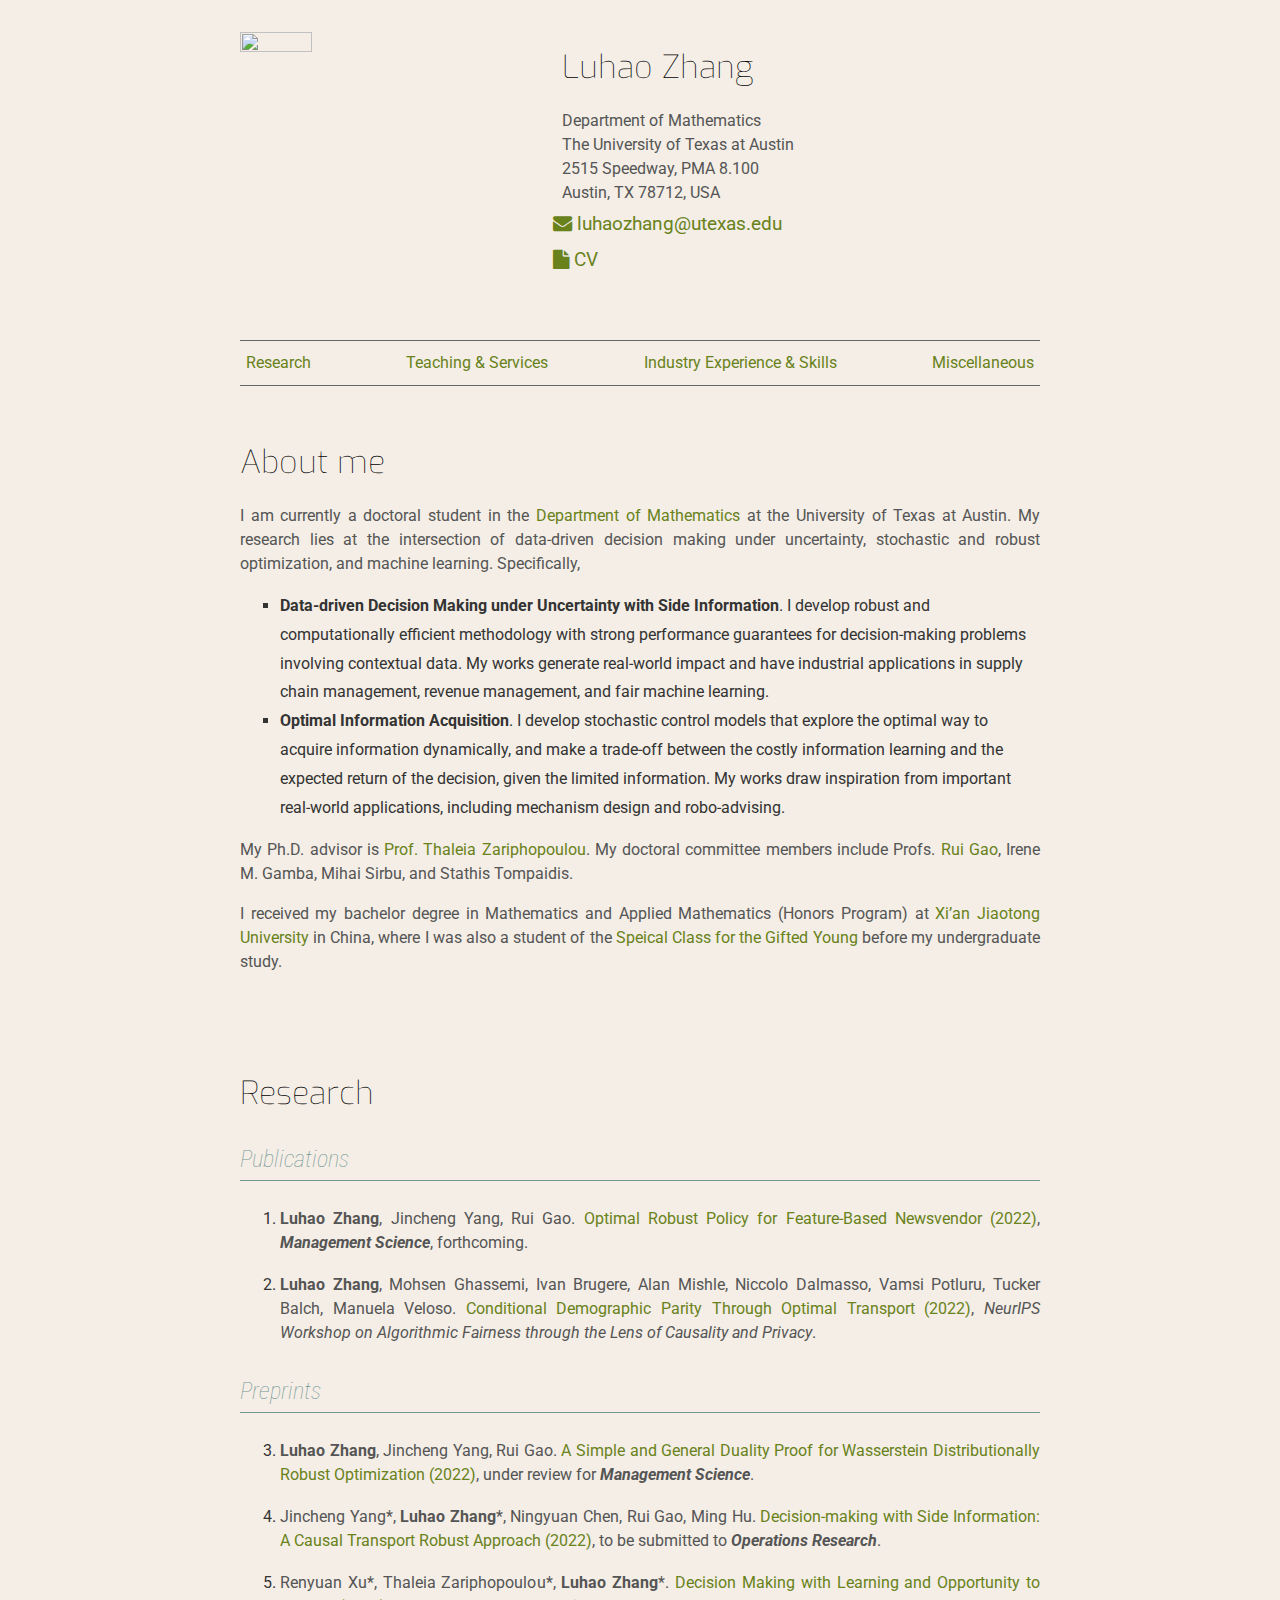
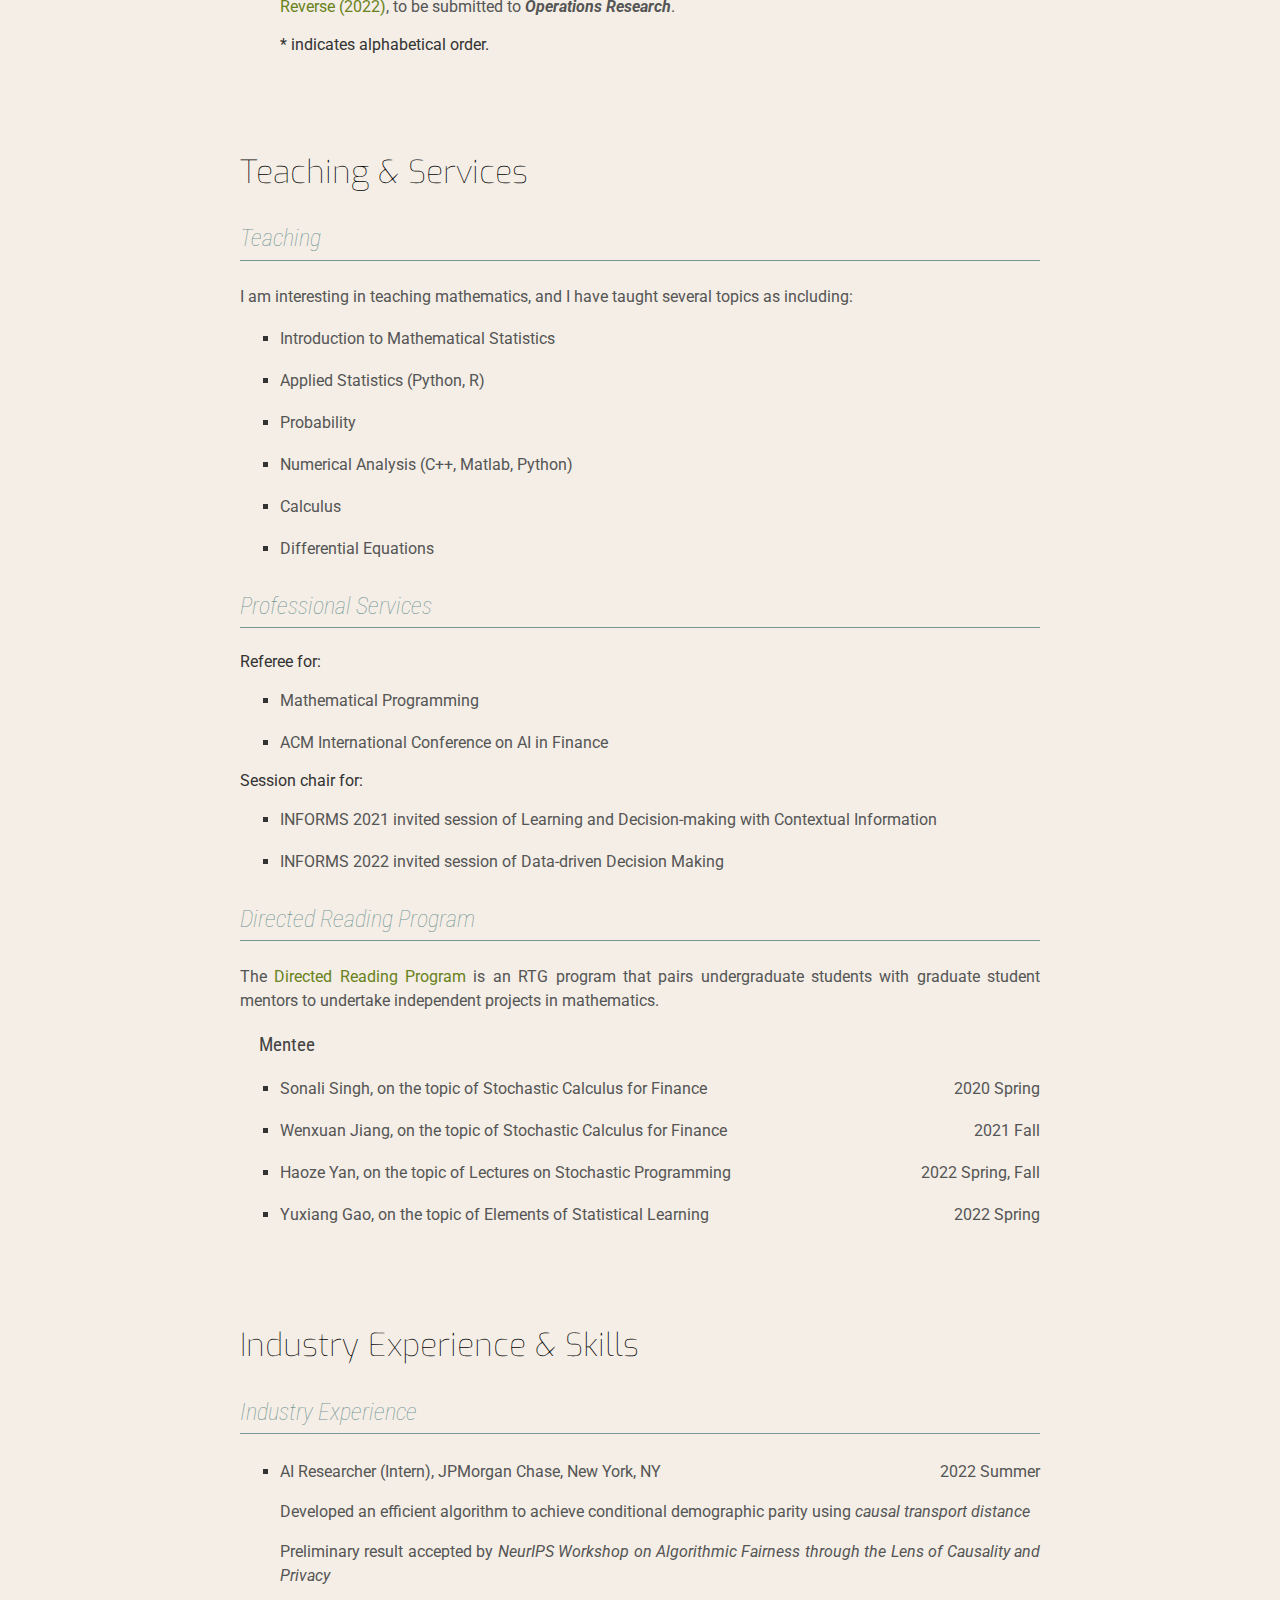
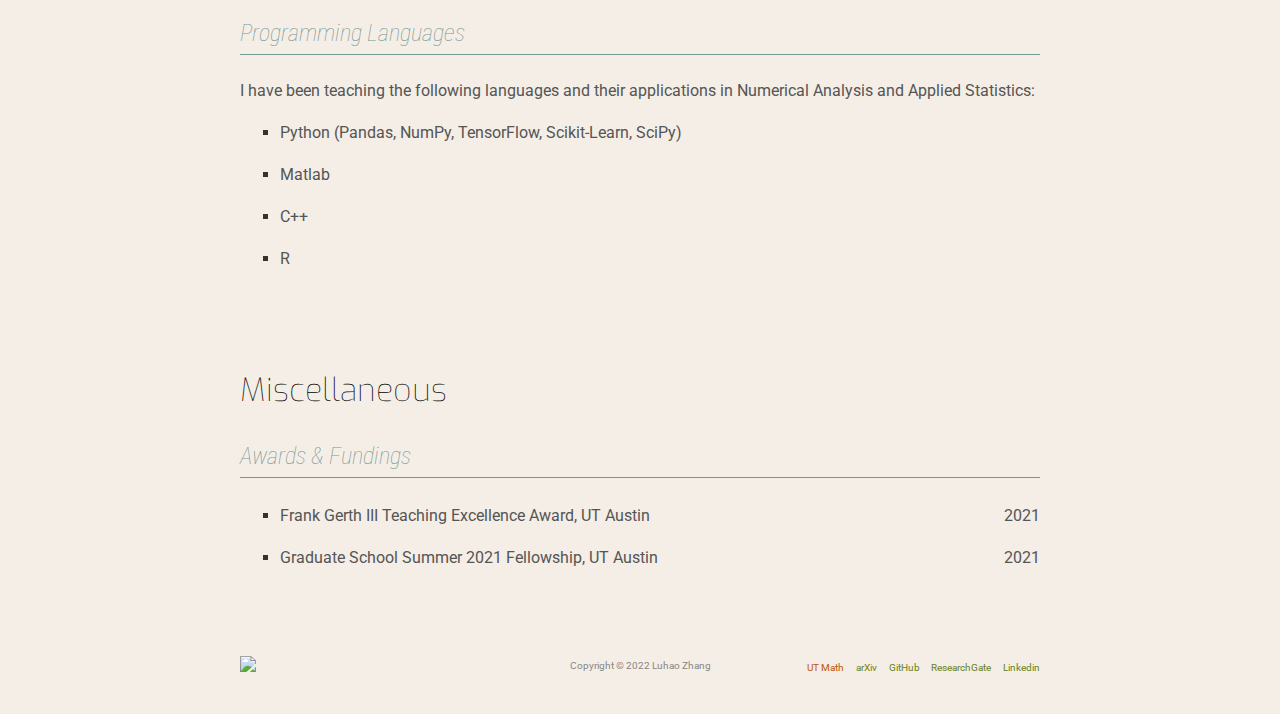
==== index.html @ a84375f2 "mis" ====
<!DOCTYPE html>
<html>
	<head>
		<title></title>
		<meta http-equiv="Content-Type" content="text/html; charset=UTF-8">
		<meta name="viewport" content="width=device-width, initial-scale=0.8">
		<!-- link to main stylesheet -->
		<link rel="stylesheet" type="text/css" href="grid.css">
        <link href=
                "https://maxcdn.bootstrapcdn.com/font-awesome/4.4.0/css/font-awesome.min.css"
                rel="stylesheet"><!-- LinearIcons Icon Font -->
		<!-- link to fonts -->
		<link href="https://fonts.googleapis.com/css?family=Barlow+Semi+Condensed:100i,200i,400|Cinzel|Playfair+Display:400,400i|Exo:300,600|Roboto:400|Roboto+Condensed:300|Dancing+Script:400|PT+Serif:400,400i|Palanquin+Dark:400|Noto+Serif:400,400i" rel="stylesheet">
	</head>

	<body>
<!--        <section class="section-image">-->
<!--            <div class="img-overlay"></div>-->
<!--                -->
<!--        </section>-->
        
        <div class='content' style='display:flex'>
            <img src = "image/self_3.jpg" style = "width: 30%; height: 30%"/>
            <div>
                <div class="intro">
                    <div class="row">
                        <div class="col-md-12">

                            <h1>Luhao Zhang</h1>


                            <!-- <p class="intro-desc"><span>Mathematics Ph.D. Candidate in UT Austin</span></p> -->
                                                
                            <p class="lead">
                            Department of Mathematics
                            <br>
                            The University of Texas at Austin
                            <br>
                            2515 Speedway, PMA 8.100
                            <br>
                            Austin, TX 78712, USA
                            </p>
                                               
                        </div>
                        <!-- /col-md-12 -->
                    </div>


                    <div class="row">
                        <div class="col-md-8 col-md-offset-2">
                            <div class="social">
                                <a href="mailto:luhaozhang@utexas.edu" target=
                                    "_blank"><i class="fa fa-envelope fa-3x"> <span>luhaozhang@utexas.edu</span></i></a>
                            </div><!-- /social -->
                            <div class="social">
<!--                                <a href=-->
<!--                                "https://www.instagram.com/luhao.zhang.7" target=-->
<!--                                "_blank"><i class="fa fa-instagram fa-3x"></i></a>-->
<!--                                <a href="https://www.facebook.com/luhao.zhang.7"-->
<!--                                target="_blank"><i class=-->
<!--                                "fa fa-facebook fa-3x"></i></a>-->
<!--                                <a href=-->
<!--                                "https://www.github.com/kissy19" target=-->
<!--                                "_blank"><i class="fa fa-github fa-3x"> https://www.github.com/kissy19</i></a>-->
                            </div>
                            <!-- /social -->
                            
<!--                            <div class="social">-->
<!--                                <a href="mailto:luhaozhang@math.utexas.edu" target=-->
<!--                                    "_blank"><i class="fa fa-folder fa-3x"> luhaozhang@math.utexas.edu</i></a>-->
<!--                            </div><!-- /social -->
                            
                            <div class="social">
                                <a href=
                                "cv.html" target=
                                "_blank"><i class="fa fa-file fa-3x"> <span>CV</span></i></a>
                            </div><!-- /social -->
                        </div><!-- /col-md-8 -->
                    </div><!-- /row -->
                    
                    
                    

                    <div class="bottom">
                        <a href="#about">
                        <div class="mouse-icon">
                            <div class="scroll">
                            </div>
                        </div></a>
                    </div>
                </div><!-- /intro -->
            </div>
        </div>

		<nav id="navbar">
			<div id="nav-container">
                <div style='
                    border-top: 1px solid #666;
                    border-bottom: 1px solid #666'>
<!--                    <div class = "dropdown-block" id = "academic-dropdown-block">-->
<!--                        <a href="/users/jcyang/academic" id="academic">Academic &#9662;</a>-->
<!--        -->
<!--                        <div class= "dropdown" id="academic-dropdown">-->
<!--                            <a class = "dropdown-first" href="/users/jcyang/academic#publications">Publications</a>-->
<!--                            <a href="/users/jcyang/academic#talks">Talks</a>-->
<!--                            <a href="/users/jcyang/academic#blog">Blog</a>-->
<!--                            <a class = "dropdown-last" href="/users/jcyang/academic#conferences">Conferences</a>-->
<!--                        </div>-->
<!--                    </div>-->
<!---->
<!--                    <a href="https://github.com/teddyyjc/curriculum-vitae/raw/master/main.pdf" id="cv">Curriculum Vitae</a>-->

                    <a href="#Research">Research</a>
                    
                    <a href="#Teaching&working">Teaching & Services</a>
                    
                    <a href="#Skills">Industry Experience & Skills</a>
                    
                    <a href="#Miscellaneous">Miscellaneous</a>

<!--                    <a href="/users/jcyang/music" id="music">Music</a>-->
<!---->
<!--                    <div class = "dropdown-block" id = "menu-dropdown-block">-->
<!--                        <a href="#" id="menu">Menu &#9662;</a>-->
<!--        -->
<!--                        <div class= "dropdown" id="menu-dropdown">-->
<!--                            <a class = "dropdown-first" href="/users/jcyang/academic">Academic</a>-->
<!--                            <a href="https://github.com/teddyyjc/curriculum-vitae/raw/master/main.pdf">Curriculum Vitae</a>-->
<!--                            <a href="/users/jcyang/academic#publications">Publications</a>-->
<!--                            <a href="/users/jcyang/teach">Teaching</a>-->
<!--                            <a href="/users/jcyang/music">Music</a>-->
<!--                        </div>-->
<!--                    </div>-->
                </div>
			</div>
		</nav>

		<div class="content">

  <h1 id="about-me">About me</h1>

  <p>I am currently a doctoral student in the <a href="https://www.ma.utexas.edu">Department of Mathematics</a> at the University of Texas at Austin. My research lies at the intersection of data-driven decision making under uncertainty, stochastic and robust optimization, and machine learning. Specifically, 
    <ul>
      <li><b>Data-driven Decision Making under Uncertainty with Side Information</b>. I develop robust and computationally efficient methodology with strong performance guarantees for decision-making problems involving contextual data. My works generate real-world impact and have industrial applications in supply chain management, revenue management, and fair machine learning. </li>
      <li><b>Optimal Information Acquisition</b>. I develop stochastic control models that explore the optimal way to acquire information dynamically, and make a trade-off between the costly information learning and the expected return of the decision, given the limited information. My works draw inspiration from important real-world applications, including mechanism design and robo-advising. </li>
      <!-- <li><b>Data-driven decision making under uncertainty</b>. In particular, I develop robust and computationally efficient methodology with strong performance guarantees for learning and decision-making problems involving contextual/observational data, arising in the area of machine learning, risk management and revenue management.</li> -->
    </ul>
  </p>
  
<!--  <p>My main research studies financial mathematics, stochastic optimization and data-driven decision making under uncertainty. In particular, I develop robust and computationally efficient methodology with strong performance guarantees for learning and decision-making problems involving contextual/observational data, arising in the area of machine learning, risk management and revenue management.</p>-->
<p>My Ph.D. advisor is <a href="https://web.ma.utexas.edu/users/zariphop/index.shtml">Prof. Thaleia Zariphopoulou</a>. My doctoral committee members include Profs. <a href="https://web.ma.utexas.edu/users/zariphop/index.shtml">Rui Gao</a>, Irene M. Gamba, Mihai Sirbu, and Stathis Tompaidis.</p>
  <p>I received my bachelor degree in <span>Mathematics and Applied Mathematics (Honors Program)</span> at <a href="http://en.xjtu.edu.cn">Xi’an Jiaotong University</a> in China, where I was also a student of the <a href="https://en.wikipedia.org/wiki/Special_Class_for_the_Gifted_Young#Xi'an_Jiaotong_University">Speical Class for the Gifted Young</a> before my undergraduate study.</p>

</div>

<div class="content" id="Research">

  <h1 id="research">Research</h1>
  <h3 id="publications">Publications</h3>
  <ol>
    <li>
      <p><strong>Luhao Zhang</strong>, Jincheng Yang, Rui Gao. <a href="https://optimization-online.org/2021/12/8749/">Optimal Robust Policy for Feature-Based Newsvendor
        (2022)</a>,  <strong><i>Management Science</i></strong>, forthcoming.</p>
    </li>
    <li>
      <p><strong>Luhao Zhang</strong>, Mohsen Ghassemi, Ivan Brugere, Alan Mishle, Niccolo Dalmasso, Vamsi Potluru, Tucker Balch, Manuela Veloso. <a href="#">Conditional Demographic Parity Through Optimal Transport (2022)</a>, <i>NeurIPS Workshop on Algorithmic Fairness through the Lens of Causality and Privacy</i>.</p>
    </li>
  </ol>

  <h3 id="preprints">Preprints</h3>
  <ol start="3">
    <!-- <li>
      <p><strong>Luhao Zhang</strong>, Jincheng Yang, Rui Gao. <a href="https://optimization-online.org/2021/12/8749/">Optimal Policies for Robust Big Data Newsvendor
        (2021)</a>,  under minor revision for <i>Management Science</i>.</p>
    </li> -->
    <li>
      <p><strong>Luhao Zhang</strong>, Jincheng Yang, Rui Gao. <a href="https://arxiv.org/abs/2205.00362">A Simple and General Duality Proof for Wasserstein Distributionally Robust Optimization (2022)</a>, under review for <strong><i>Management Science</i></strong>. </p>
    </li>
    <li>
      <p>Jincheng Yang*, <strong>Luhao Zhang</strong>*, Ningyuan Chen, Rui Gao, Ming Hu. <a href="https://optimization-online.org/2022/10/decision-making-with-side-information-a-causal-transport-robust-approach/">Decision-making with Side Information: A Causal Transport Robust Approach (2022)</a>, to be submitted to <strong><i>Operations Research</i></strong>.</p>
    </li>
    <li>
      <p>Renyuan Xu*, Thaleia Zariphopoulou*, <strong>Luhao Zhang</strong>*. <a href="#">Decision Making with Learning and Opportunity to Reverse (2022)</a>, to be submitted to <strong><i>Operations Research</i></strong>.</p>
    </li>
    * indicates alphabetical order.
  </ol>

  <!-- <h3 id="talks">Invited Talks</h1>
      <ul>
      <li>
          <p> Robust Optimization Webinar <span style="float: right">May 20, 2021</span></p>
      </li>
      <li>
          <p> The Thirteenth International Conference of the Chinese Scholars Association for Management Science and Engineering (CSAMSE), Shanghai Jiaotong University <span style="float: right">July 31, 2021</span> </p>
      </li>
      </ul>
      <h3 id="conferences">Conferences & Workshops Attended</h1>
          <ul>
          <li>
              <p> Decision Making in Health and Medical Care, IMSI<span style="float: right">May 17-21, 2021</span></p>
          </li>
          <li>
              <p> SIAM Conference on Financial Mathematics and Engineering (FM21) <span style="float: right">June 1-4, 2021</span> </p>
          </li>
          <li>
              <p> SIAM Conference on Control and Its Applications (CT21) <span style="float: right">July 19-21, 2021</span> </p>
          </li>
          <li>
              <p> SIAM Annual Meeting (AN21) <span style="float: right">July 19-23, 2021</span> </p>
          </li>
          <li>
              <p> SIAM Conference on Optimization (OP21) <span style="float: right">July 20-23, 2021</span> </p>
          </li>
          </ul> -->
</div>

<div class="content" id="Teaching&working">
    <h1 id="teaching&working">Teaching & Services</h1>
    <h3 id="teaching">Teaching</h1>

    <p>I am interesting in teaching mathematics, and I have taught several topics as including:</p>

    <ul>
      <li>
        <p>Introduction to Mathematical Statistics</p>
    </li>
      <li>
          <p>Applied Statistics (Python, R)</p>
      </li>
      <li>
        <p>Probability</p>
      </li>
      <li>
        <p>Numerical Analysis (C++, Matlab, Python)</p>
      </li>
      <li>
        <p>Calculus</p>
      </li>
      <li>
        <p>Differential Equations</p>
      </li>
    </ul>

    

    <h3 id="talks">Professional Services</h1>
        Referee for:
    <ul>
        <li>
            <p> Mathematical Programming</p>
        </li>
        <li>
          <p>ACM International Conference on AI in Finance</p>
        </li>
    </ul>
    Session chair for:
    <ul>
        <li>
            <p> INFORMS 2021 invited session of Learning and Decision-making with Contextual Information</p>
        </li>
        <li>
          <p>INFORMS 2022 invited session of Data-driven Decision Making</p>
        </li>
    </ul>
    <!-- <h3 id="teaching-assistant">Teaching Assistant</h3>

    <h4 id="the-university-of-texas-at-austin">The University of Texas at Austin</h4>
    <ul>
        <li>
          <p>M358K Applied Statistics <span style="float: right">2021 Fall</span></p>
        </li>
      <li>
        <p>M408K Differential Calculus <span style="float: right">2021 Spring</span></p>
      </li>
      <li>
        <p>M362K Probability <span style="float: right">2020 Fall</span></p>
      </li>
      <li>
        <p>M F325K Discrete Mathematics   <span style="float: right">2020 Summer</span></p>
      </li>
      <li>
        <p>M427L Advanced Calculus for Applications II <span style="float: right">2020 Spring</span></p>
      </li>
      <li>
        <p>M348  Scientific Computation in Numerical Analysis <span style="float: right">2019 Spring, 2019 Fall</span></p>
      </li>
      <li>
        <p>M408D Sequences, Series, and Multivariable Calculus <span style="float: right">2018 Fall</span></p>
      </li>
    </ul> -->
    
    <h3 id="drp">Directed Reading Program</h3>
    <p>The <a href="https://web.ma.utexas.edu/users/drp/about.html">Directed Reading Program</a> is an RTG program that pairs undergraduate students with graduate student mentors to undertake independent projects in mathematics.</p>
    <h4 id="mentee">Mentee</h4>
    <ul>
      <li>
          <p>Sonali Singh, on the topic of Stochastic Calculus for Finance<span style="float: right">2020 Spring</span></p>
      </li>
      <li>
        <p>Wenxuan Jiang, on the topic of Stochastic Calculus for Finance<span style="float: right">2021 Fall</span></p>
    </li>
    <li>
      <p>Haoze Yan, on the topic of Lectures on Stochastic Programming<span style="float: right">2022 Spring, Fall</span></p>
    </li>
    <li>
      <p>Yuxiang Gao, on the topic of Elements of Statistical Learning<span style="float: right">2022 Spring</span></p>
    </li>
    </ul>
    
    
    

<!--  <h3 id="to-appear">To appear</h3>-->

</div>

<div class="content" id="Skills">

  <h1 id="skills">Industry Experience & Skills</h1>

  <h3 id="internships">Industry Experience</h1>
    <ul>
      <li>
        <p> AI Researcher (Intern), JPMorgan Chase, New York, NY <span style="float: right">2022 Summer</span></p>
        <p> Developed an efficient algorithm to achieve conditional demographic parity using <i>causal transport distance</i></p>
        <p> Preliminary result accepted by <i>NeurIPS Workshop on Algorithmic Fairness through the Lens of Causality and Privacy</i></p>
      </li>
      <!-- <li>
          <p>Private Equity Analyst (Intern)</p>
          <p>China International Capital Corporation (Henan), Zhengzhou, China, <span style="float: right">Dec. 2017 - Feb. 2018</span></p>
      </li> -->
    </ul>

  <h3 id="programming">Programming Languages</h3>
  <p>I have been teaching the following languages and their applications in Numerical Analysis and Applied Statistics:</p>
  <ul>
    <li>
        <p>Python (Pandas, NumPy, TensorFlow, Scikit-Learn, SciPy)</p>
    </li>
    <li>
      <p>Matlab</p>
    </li>
    <li>
      <p>C++</p>
    </li>
    <li>
      <p>R</p>
    </li>
  </ul>
  <!-- <h3 id="business">Business Skills</h3>
  <ul>
    <li>
        <p>Converting complex and ambiguous business problems into executable modeling problems</p>
    </li>
    <li>
      <p>Quickly learning new technologies and building up products</p>
    </li>
    <li>
      <p>Applying mathmatical tools into practical problems</p>
    </li>
  </ul> -->

</div>

<div class="content" id="Miscellaneous">

  <h1 id="miscellaneous">Miscellaneous</h1>
  <h3 id="award">Awards & Fundings</h3>
  <ul>
    <li>
        <p>Frank Gerth III Teaching Excellence Award, UT Austin <span style="float: right">2021</span></p>
    </li>
    <li>
      <p>Graduate School Summer 2021 Fellowship, UT Austin <span style="float: right">2021</span></p>
    </li>
  </ul>

</div>

	

		<footer>
			<div id="footer-container">
				<a href="https://www.utexas.edu"><img id="logo" src="https://www.utexas.edu/sites/all/themes/utexas/img/general/logo.svg"></a>
				
				<p id="copyright">Copyright &#169 2022 Luhao Zhang</p>

				<ul>
					<li id="utmath"><a href="https://www.ma.utexas.edu/">UT Math</a></li>
					<li><a href="http://arxiv.org/a/zhang_l_22">arXiv</a></li>
					<li><a href="https://github.com/Luhao-Zhang">GitHub</a></li>
					<li><a href="https://www.researchgate.net/profile/Luhao_Zhang2">ResearchGate</a></li>
                    <li><a href="https://www.linkedin.com/in/luhao-zhang-4a1673139/">Linkedin</a></li>
				</ul>
			</div>
		</footer>
        <script>
            // When the user scrolls the page, execute myFunction
            window.onscroll = function() {myFunction()};

            // Get the navbar
            var navbar = document.getElementById("navbar");

            // Get the offset position of the navbar
            var sticky = navbar.offsetTop;

            // Add the sticky class to the navbar when you reach its scroll position. Remove "sticky" when you leave the scroll position
            function myFunction() {
              if (window.pageYOffset >= sticky) {
                navbar.classList.add("sticky")
              } else {
                navbar.classList.remove("sticky");
              }
            }
        </script>
	</body>
</html>
---- grid.css ----
/* 01. Basic Styles
 * =================================================================== */
body {
    font-family: 'Roboto', 'Helvetica', 'Arial', 'Sans-Serif';
    margin: 0 auto;
    background-color: #f4eee6;
    color: #333;
/*    background-image: url("/users/jcyang/assets/images/background.jpg");*/
    background-position: center center;
    background-attachment: fixed;
    scroll-behavior: smooth;
}

a {
    text-decoration: none;
	transition: color 0.3s;
    color: #69821b;
}

a:hover {
    color: #35410e;
}

h1 {
    font-family: 'Exo', 'Roboto', sans-serif;
    font-size: 2em;
	font-weight: lighter;
    color: #000;
    margin-top: 0.55em;
}

h2 {
    font-family: 'Roboto', sans-serif;
    font-size: 2.5em;
	font-weight: normal;
    color: #333;
}

h3 {
    font-family: 'Roboto Condensed', sans-serif;
    font-style: italic;
    font-size: 1.5em;
	font-weight: lighter;
    color: #749696;
    border-bottom: solid;
    border-bottom-width: 1px;
    padding-top: 0.3em;
    padding-bottom: 0.3em;
}

h4 {
    font-family: 'Roboto Condensed', sans-serif;
    font-size: 1.2em;
	font-weight: 400;
    color: #444;
    margin: 1em;
}

h5 {
    font-family: 'Roboto Condensed', sans-serif;
    font-size: 1.2em;
	font-weight: lighter;
    color: #749696;
    border-bottom: solid;
    border-bottom-width: 1px;
    padding-bottom: 0.3em;
    margin: 1em;
    margin-bottom: 0.5em;
}

h6 {
    font-family: 'Exo', 'Palanquin Dark', sans-serif;
    font-size: 1.2em;
    font-style: normal;
    font-weight: 700;
    padding: 0;
    margin: 0;
    margin-bottom: 1em;
    letter-spacing: 1px;
    color: #555;
    text-transform: capitalize;
    font-variant: small-caps;
}

h6:after {
    content: ""; /* This is necessary for the pseudo element to work. */ 
    display: block; /* This will put the pseudo element on its own line. */
    margin: 0 auto 0 0; /* This will center the border. */
    width: 2em; /* Change this to whatever width you want. */
    padding-top: 0.1em; /* This creates some space between the element and the border. */
    border-bottom: 3px solid; /* This creates the border. Replace black with whatever color you want. */
}

p {
    font-size: 1.0em;
    line-height: 1.5em;
    color: #555;
    text-align: justify;
/*    margin-left: 2em*/
}

ul li, ol li {
    font-size: 1.0em;
    line-height: 1.8em;
}

ul li {
    list-style: square;
}

ul li ul li, ol li ol li{
    font-size: 0.8em;
    color: #666;
}

blockquote {
    border-left: solid 0.2em #888;
    padding-left: 1em;
    margin-left: 0;
    margin-right: 0;
    color: #749696;
}

blockquote p {
    font-family: 'PT Serif', 'sans-serif';
    color: #749696;
    font-size: 1em;
}

[theorem] ol li {
    font-family: 'PT Serif', 'Noto Serif';
    color: #749696;
}

input {
    text-align: right;
}

/* Header */

#myCanvas {
    width: 1000;
    height: 360;
    position: absolute;
    top: 0;
    left: 0;
    z-index: -1;
}

#mt {
	margin: 0;
	padding: auto;
    min-height: 20em;
    cursor: move;
}

#mt p {
    margin: 0px;
    color: aliceblue;
    text-align: center;

    cursor: move;
    -webkit-touch-callout: none; /* iOS Safari */
    -webkit-user-select: none; /* Safari */
     -khtml-user-select: none; /* Konqueror HTML */
       -moz-user-select: none; /* Old versions of Firefox */
        -ms-user-select: none; /* Internet Explorer/Edge */
            user-select: none; /* Non-prefixed version, currently
                                  supported by Chrome, Opera and Firefox */
}

#name {
    padding-top: 1.5em;
    font-family: 'Barlow Semi Condensed', sans-serif;
    font-weight: 100;
    font-style: italic;
	font-size: 4em;
    letter-spacing: 0.16em;
}

#institute {
    padding-top: 1em;
    padding-bottom: 4em;
    font-family: 'Cinzel', serif;
    font-size: 1.0em;
    letter-spacing: 0.16em;
}

/* Navigation */

nav {
    background-color: #f4eee6;
}

#nav-container {
    max-width: 50em;
    padding: 0% 5% 0% 5%;
    margin: 0.3em auto 0.3em auto;
    display: block;
}

/* The sticky class is added to the navbar with JS when it reaches its scroll position */
.sticky {
  position: fixed;
  top: 0;
  width: 100%;
}

/* Add some top padding to the page content to prevent sudden quick movement (as the navigation bar gets a new position at the top of the page (position:fixed and top:0) */
.sticky + .content {
  padding-top: 60px;
}

nav div div {
    display: grid;
    width: 100%;

    align-items: center;
    justify-content: space-between;
    grid-template-columns: auto auto auto auto;
    grid-template-areas: "academic cv teaching music";
}

nav div a {
    display: inline-block;
    margin: 0.4em 0;
    padding: 0.4em;
    border-radius: 0.6em;
    transition: color 0.3s, background-color 0.3s;
}

nav div a:hover {
    color: white;
    background: #69821b;
}

nav div .dropdown {
    border-width: 1px;
    border-style: solid;
    border-color: #69821b;
    border-radius: 0.6em;
    position: absolute;
    z-index: 1;
    text-align: center;
    background-color: #f4eee6;
    justify-content: center;
    display: none;
}

nav div .dropdown a {
    border-radius: 0;
}

nav div .dropdown a.dropdown-first {
    border-top-left-radius: 0.4em;
    border-top-right-radius: 0.4em;
}

nav div .dropdown a.dropdown-last {
    border-bottom-left-radius: 0.4em;
    border-bottom-right-radius: 0.4em;
}

#icon{
    grid-area: icon;
    width: 2em;
    height: 2em;
    background-image: url("../assets/images/icon-s.jpg");
    background-size: 3em;
    background-position: center;
    transition: background-image 0.3s;
}

#icon:hover {
    background-image: url("../assets/images/icon2-s.jpg");
}

#academic-dropdown-block:hover #academic-dropdown {
    display: grid;
}

#academic {
    position: relative;
}

#menu-dropdown-block {
    grid-area: menu;
}

#menu-dropdown-block:hover #menu-dropdown {
    display: grid;
}

#menu {
    position: relative;
}

@media only screen and (max-width: 35em) {
    #copyright {
        display: none;
    }

    #academic-dropdown-block, #cv, #teaching, #music {
        display: none;
    }

    #nav-container {
        grid-template-areas: ". . icon menu .";
    }
}

@media only screen and (min-width: 35em) {
    #menu-dropdown-block {
        display: none;
    }
}

/* Main Content */

.content {
    padding: 2em 5% 2em 5%;
	max-width: 50em;
    margin: auto;
}

.post {
    background: white;
    padding: 2em;
    border: solid;
    border-width: 1px;
    border-color: #DDD;
    box-shadow: 0em 0em 0.3em 0em #BBB;
    margin: 2em 0em 2em 0em;
}

.columns {
    display: grid;
    grid-template-columns: 50% 50%;
    grid-template-areas: "left right";
}

.leftcolumn {
    grid-area: left;
    border-right: #DDD 2px solid;
}

.rightcolumn {
    grid-area: right;
}

/* Thumbnails */

.thumb {
    background-color: #DDD;
    border-radius: 2em;
}

.thumb a:hover .thumbpic{
    opacity: 0.5;
}

.thumbpic {
    transition: 0.5s;
    height: 8em;
    background-size: cover;
    background-color: white;
    background-position: center;
    border-top-left-radius: 2em;
    border-top-right-radius: 2em;
}

/* Footer */

footer {
    background-color: #f4eee6;
}

#logo {
    grid-area: logo;
    max-width: 8em;
}

#copyright {
    grid-area: copyright;
    font-size: 0.6em;
    color: #888;
}

#footer-container ul {
    grid-area: links;
    justify-self: end;
    padding: 0;
    margin: 0;
}

#footer-container ul li {
    display: inline;
    list-style: none;
    margin-left: 0.8em;
    font-size: 0.6em;
}

#footer-container ul #utmath {
    margin-left: 0;
}

#utmath a {
    color: #BF5700; 
}

#footer-container {
    max-width: 50em;
    margin: auto;
    padding: 0% 5% 0% 5%;
    display: grid;
    align-items: center;
    grid-template-columns: 1fr auto 1fr;
    grid-template-rows: 6em;
    grid-template-areas: 
        "logo copyright links";
}

/* Pictures */

.figure {
    text-align: center;
    font-weight: normal;
    font-size: 0.8em;
}

.center-image
{
    max-width: 100%;
    margin: 0 auto;
    display: block;
}

.rotate90
{
    transform: rotate(90deg);
}

.rotate270
{
    transform: rotate(270deg);
}

/* Formula */

.MJXc-display {
    overflow-x: scroll;
    overflow-y: hidden;
}

/* Hide scrollbar for Chrome, Safari and Opera */
.MJXc-display::-webkit-scrollbar {
    display: none;
}

/* Coding */

.pde {
    margin: 2em auto;
    max-width: 1080px;
}

pre {
    overflow: auto;
    border: solid #BBB;
    border-width: 1px;
    padding: 1em;
}

.highlight {
    border-radius: 0.6em;
}

/* 02. Intro
 * =================================================================== */

 .section-image {
     background: #151515 url("/image/IMG_1144 2 copy.JPG") no-repeat center center;
    -webkit-background-size: cover;
    -moz-background-size: cover;
    background-size: cover;
    width: 100%;
    height: 10vh;
    position: relative;
    text-align: center;
    color: #f4eee6;
    display:table;
 }

 .img-overlay {
    position: absolute;
    top: 0;
    left: 0;
    width: 100%;
    height: 100%;
    background: #111111;
    opacity: .7;
 }

 .intro {
    vertical-align: middle;
/*    text-align: center;*/
    padding-left: 50px;
    display:table-cell;
    -webkit-transform: translateY(-2.1rem);
    -ms-transform: translateY(-2.1rem);
    transform: translateY(-2.1rem);
}

.intro .row {
    margin-right: 0;
    margin-left:0;
}

.intro h1 {
/*    font-size: 84px;*/
    margin-left: 1em;
    margin-top: 1.5em;
}

.intro h5 {
    color: #1abc9c;
    font-size: 2.3rem;
    margin-bottom: 0;
    text-transform: uppercase;
    letter-spacing: .3rem;
    text-shadow: 0 0 6px rgba(0, 0, 0, 0.2);
}

.intro p {
    padding-left: 2em
}

.section-image span {
    text-transform: uppercase;
    font-size: 1.4em;
    padding: 0 10px;
    font-weight: 100;
}

.section-image h1 {
    margin-top: 0;
}

.section-image p {
    font-weight: lighter;
    opacity: 0.9;
    text-align: center;
    color: #000;
}



/* 03. Social Icons
 * =================================================================== */

.social {
  margin: 0 10px;
  padding-top: 1.3em;
/*  text-align: center;*/
  color: #f4eee6;
  font-size: 0.4em;
}

.social a {
  color: #69821b;
  text-decoration:none;
  padding: 2em;
}

.social a:hover{
  opacity: 0.6;
}

.social-footer {
    position: block;
    padding: 15px;
}

.social-footer a {
    color: #000;
    text-decoration: none;
    padding: 0.6em;
    font-size: 1.7em;
}

.social a i span {
    font-family: 'Roboto', 'Helvetica', 'Arial', 'Sans-Serif';
}

/* 04. Icon Font
 * =================================================================== */

 .lnr {
    font-size: 4em !important;
    color:#f4eee6;
 }

/* 05. Section Styles
 * =================================================================== */

section {
    padding-top: 100px;
    padding-bottom: 100px;
}

.profilepic {
    height: 150px;
    width: auto;
    border-radius: 300px;
}

.section-primary p {
    text-align: justify;
}

.section-primary {
    border: #1abc9c;
}

.section-colour {
    background-color: #1abc9c;
    color: #f4eee6;
}

.section-colour p {
    text-align: justify;
}

.section-heading .lead, .section-heading h2 {
    text-align: center;
}

.lead {
    margin-bottom: 0px;
}

.section-colour {
    border: #f4eee6;
}

.section-colour hr {
    border-top: 5px solid #f4eee6;
 }

/* Media Queries
 * =================================================================== */

@media (max-width: 480px) {
    .social a {
        padding: 0.4em;
        font-size: 0.9em;
    }

    .social-footer {
        text-align: center;
        position:block;
        text-align: center;
    }

    .social-footer a {
        padding: 0.3em;
        font-size: 1.6em;

    }

    .intro-desc {
        font-size: 0.7em;
    }

    .section-image span {
        font-size: 1em;
        padding: 0 1px;

}

    .intro h1 {
        font-size: 50px;
        padding-top: 15px;
    }

    footer {
        text-align: center;
        padding-bottom: 100px;
    }

    #skills {
        background: #151515 url("/image/IMG_2436.JPG") no-repeat center center;
        background-position: top center;

    }
}

@media (max-width: 991px) {
    .social-footer {
        text-align: center;
    }

    footer p {
    text-align: center;
    }
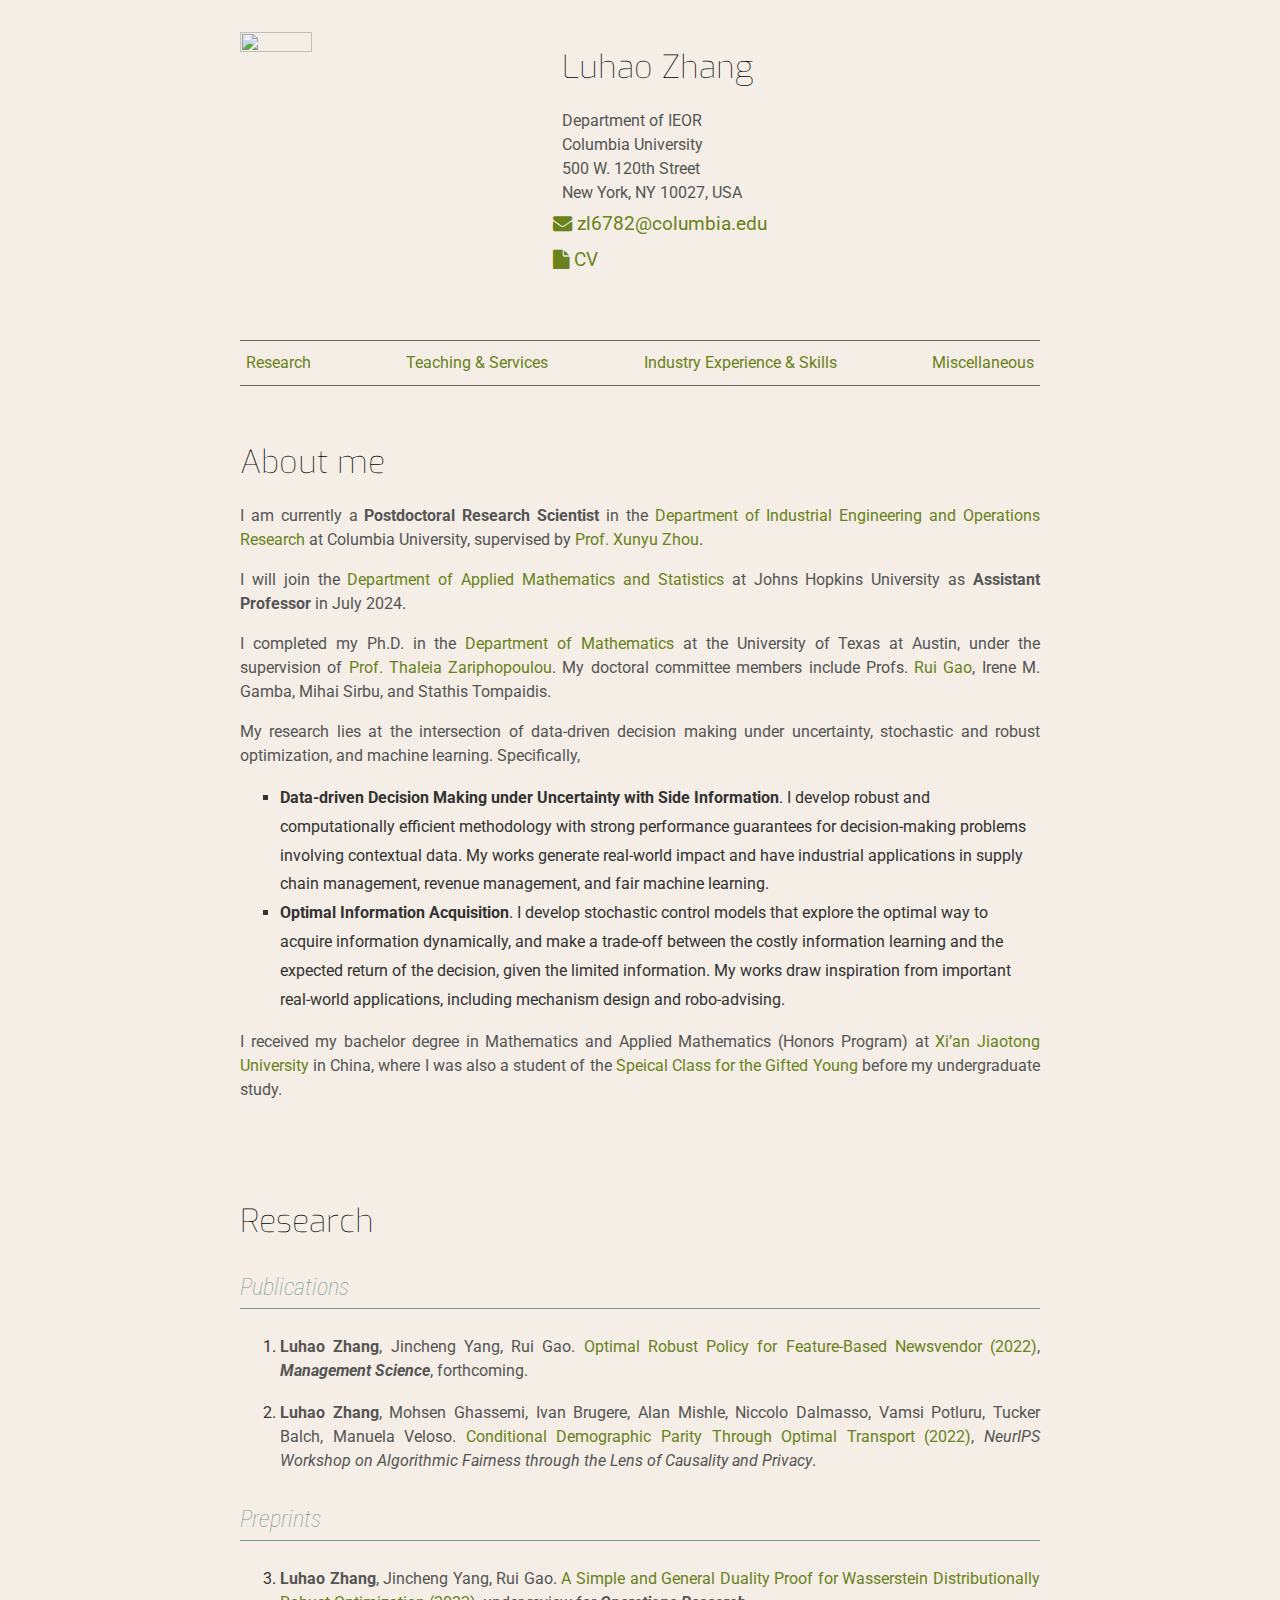
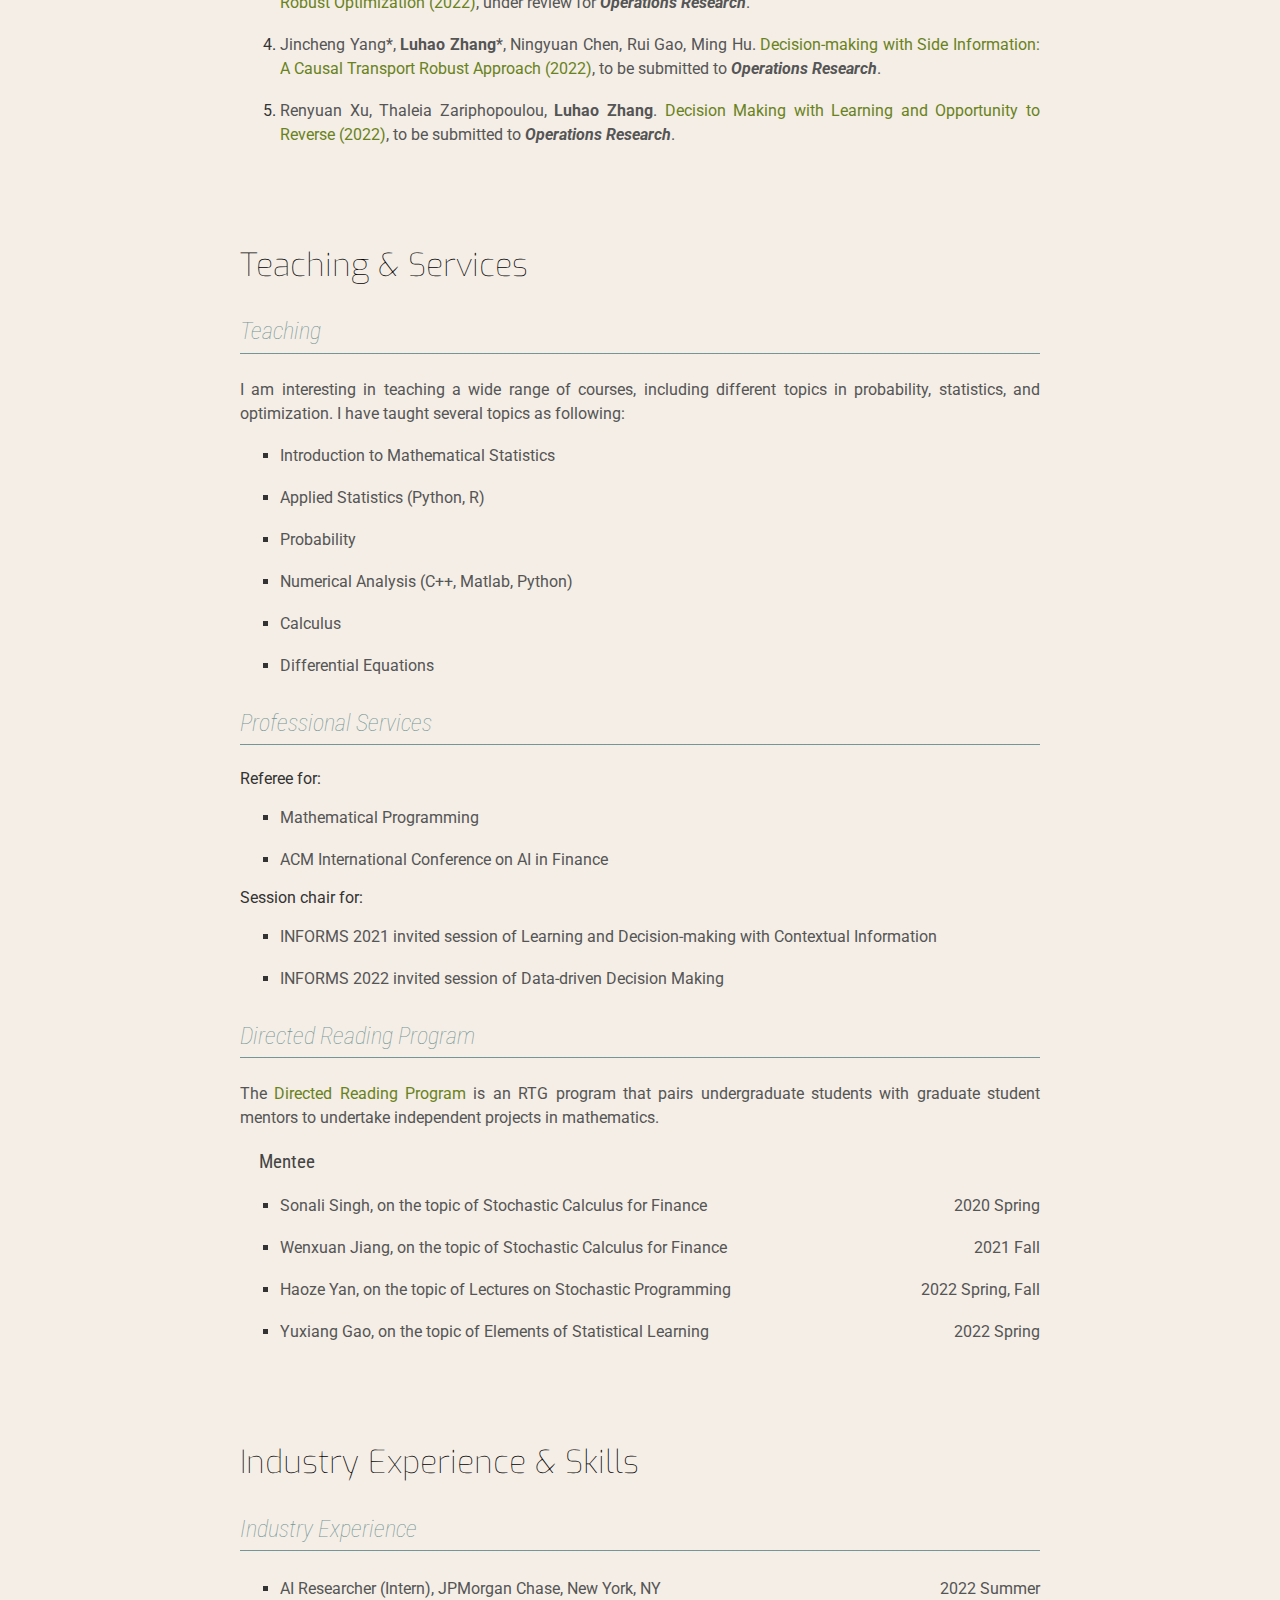
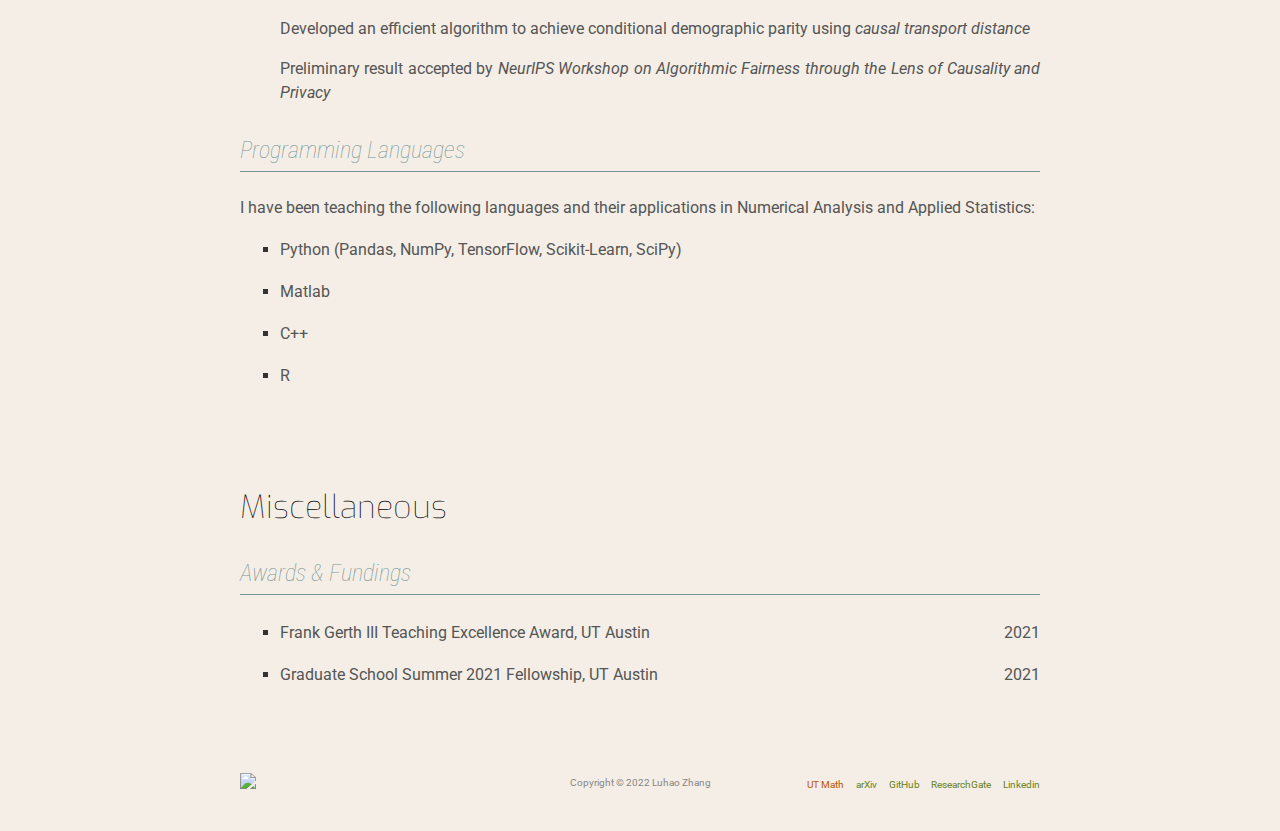
==== commit 0f7a8579: "Update index.html" ====
--- a/index.html
+++ b/index.html
@@ -32,13 +32,13 @@
                             <!-- <p class="intro-desc"><span>Mathematics Ph.D. Candidate in UT Austin</span></p> -->
                                                 
                             <p class="lead">
-                            Department of Mathematics
+                            Department of IEOR
                             <br>
-                            The University of Texas at Austin
+                            Columbia University
                             <br>
-                            2515 Speedway, PMA 8.100
+                            500 W. 120th Street
                             <br>
-                            Austin, TX 78712, USA
+                            New York, NY 10027, USA
                             </p>
                                                
                         </div>
@@ -50,7 +50,7 @@
                         <div class="col-md-8 col-md-offset-2">
                             <div class="social">
                                 <a href="mailto:luhaozhang@utexas.edu" target=
-                                    "_blank"><i class="fa fa-envelope fa-3x"> <span>luhaozhang@utexas.edu</span></i></a>
+                                    "_blank"><i class="fa fa-envelope fa-3x"> <span>zl6782@columbia.edu</span></i></a>
                             </div><!-- /social -->
                             <div class="social">
 <!--                                <a href=-->
@@ -139,19 +139,20 @@
 
   <h1 id="about-me">About me</h1>
 
-  <p>I am currently a doctoral student in the <a href="https://www.ma.utexas.edu">Department of Mathematics</a> at the University of Texas at Austin. My research lies at the intersection of data-driven decision making under uncertainty, stochastic and robust optimization, and machine learning. Specifically, 
+  <p>I am currently a <strong>Postdoctoral Research Scientist</strong> in the <a href="https://www.ieor.columbia.edu">Department of Industrial Engineering and Operations Research</a> at Columbia University, supervised by <a href="https://www.engineering.columbia.edu/faculty/xunyu-zhou">Prof. Xunyu Zhou</a>.</p>
+  <p>I will join the <a href="https://engineering.jhu.edu/ams/">Department of Applied Mathematics and Statistics</a> at Johns Hopkins University as <strong>Assistant Professor</strong> in July 2024.</p> 
+  <p>I completed my Ph.D. in the <a href="https://www.ma.utexas.edu">Department of Mathematics</a> at the University of Texas at Austin, under the supervision of <a href="https://web.ma.utexas.edu/users/zariphop/index.shtml">Prof. Thaleia Zariphopoulou</a>. My doctoral committee members include Profs. <a href="https://web.ma.utexas.edu/users/zariphop/index.shtml">Rui Gao</a>, Irene M. Gamba, Mihai Sirbu, and Stathis Tompaidis.</p>  
+  <p>My research lies at the intersection of data-driven decision making under uncertainty, stochastic and robust optimization, and machine learning. Specifically, 
     <ul>
       <li><b>Data-driven Decision Making under Uncertainty with Side Information</b>. I develop robust and computationally efficient methodology with strong performance guarantees for decision-making problems involving contextual data. My works generate real-world impact and have industrial applications in supply chain management, revenue management, and fair machine learning. </li>
       <li><b>Optimal Information Acquisition</b>. I develop stochastic control models that explore the optimal way to acquire information dynamically, and make a trade-off between the costly information learning and the expected return of the decision, given the limited information. My works draw inspiration from important real-world applications, including mechanism design and robo-advising. </li>
       <!-- <li><b>Data-driven decision making under uncertainty</b>. In particular, I develop robust and computationally efficient methodology with strong performance guarantees for learning and decision-making problems involving contextual/observational data, arising in the area of machine learning, risk management and revenue management.</li> -->
     </ul>
-  </p>
-  
+  </p> 
 <!--  <p>My main research studies financial mathematics, stochastic optimization and data-driven decision making under uncertainty. In particular, I develop robust and computationally efficient methodology with strong performance guarantees for learning and decision-making problems involving contextual/observational data, arising in the area of machine learning, risk management and revenue management.</p>-->
-<p>My Ph.D. advisor is <a href="https://web.ma.utexas.edu/users/zariphop/index.shtml">Prof. Thaleia Zariphopoulou</a>. My doctoral committee members include Profs. <a href="https://web.ma.utexas.edu/users/zariphop/index.shtml">Rui Gao</a>, Irene M. Gamba, Mihai Sirbu, and Stathis Tompaidis.</p>
   <p>I received my bachelor degree in <span>Mathematics and Applied Mathematics (Honors Program)</span> at <a href="http://en.xjtu.edu.cn">Xi’an Jiaotong University</a> in China, where I was also a student of the <a href="https://en.wikipedia.org/wiki/Special_Class_for_the_Gifted_Young#Xi'an_Jiaotong_University">Speical Class for the Gifted Young</a> before my undergraduate study.</p>
 
-</div>
+ </div>
 
 <div class="content" id="Research">
 
@@ -174,15 +175,14 @@
         (2021)</a>,  under minor revision for <i>Management Science</i>.</p>
     </li> -->
     <li>
-      <p><strong>Luhao Zhang</strong>, Jincheng Yang, Rui Gao. <a href="https://arxiv.org/abs/2205.00362">A Simple and General Duality Proof for Wasserstein Distributionally Robust Optimization (2022)</a>, under review for <strong><i>Management Science</i></strong>. </p>
+      <p><strong>Luhao Zhang</strong>, Jincheng Yang, Rui Gao. <a href="https://arxiv.org/abs/2205.00362">A Simple and General Duality Proof for Wasserstein Distributionally Robust Optimization (2022)</a>, under review for <strong><i>Operations Research</i></strong>. </p>
     </li>
     <li>
       <p>Jincheng Yang*, <strong>Luhao Zhang</strong>*, Ningyuan Chen, Rui Gao, Ming Hu. <a href="https://optimization-online.org/2022/10/decision-making-with-side-information-a-causal-transport-robust-approach/">Decision-making with Side Information: A Causal Transport Robust Approach (2022)</a>, to be submitted to <strong><i>Operations Research</i></strong>.</p>
     </li>
     <li>
-      <p>Renyuan Xu*, Thaleia Zariphopoulou*, <strong>Luhao Zhang</strong>*. <a href="#">Decision Making with Learning and Opportunity to Reverse (2022)</a>, to be submitted to <strong><i>Operations Research</i></strong>.</p>
-    </li>
-    * indicates alphabetical order.
+      <p>Renyuan Xu, Thaleia Zariphopoulou, <strong>Luhao Zhang</strong>. <a href="#">Decision Making with Learning and Opportunity to Reverse (2022)</a>, to be submitted to <strong><i>Operations Research</i></strong>.</p>
+    </li>
   </ol>
 
   <!-- <h3 id="talks">Invited Talks</h1>
@@ -218,7 +218,7 @@
     <h1 id="teaching&working">Teaching & Services</h1>
     <h3 id="teaching">Teaching</h1>
 
-    <p>I am interesting in teaching mathematics, and I have taught several topics as including:</p>
+    <p>I am interesting in teaching a wide range of courses, including different topics in probability, statistics, and optimization. I have taught several topics as following:</p>
 
     <ul>
       <li>
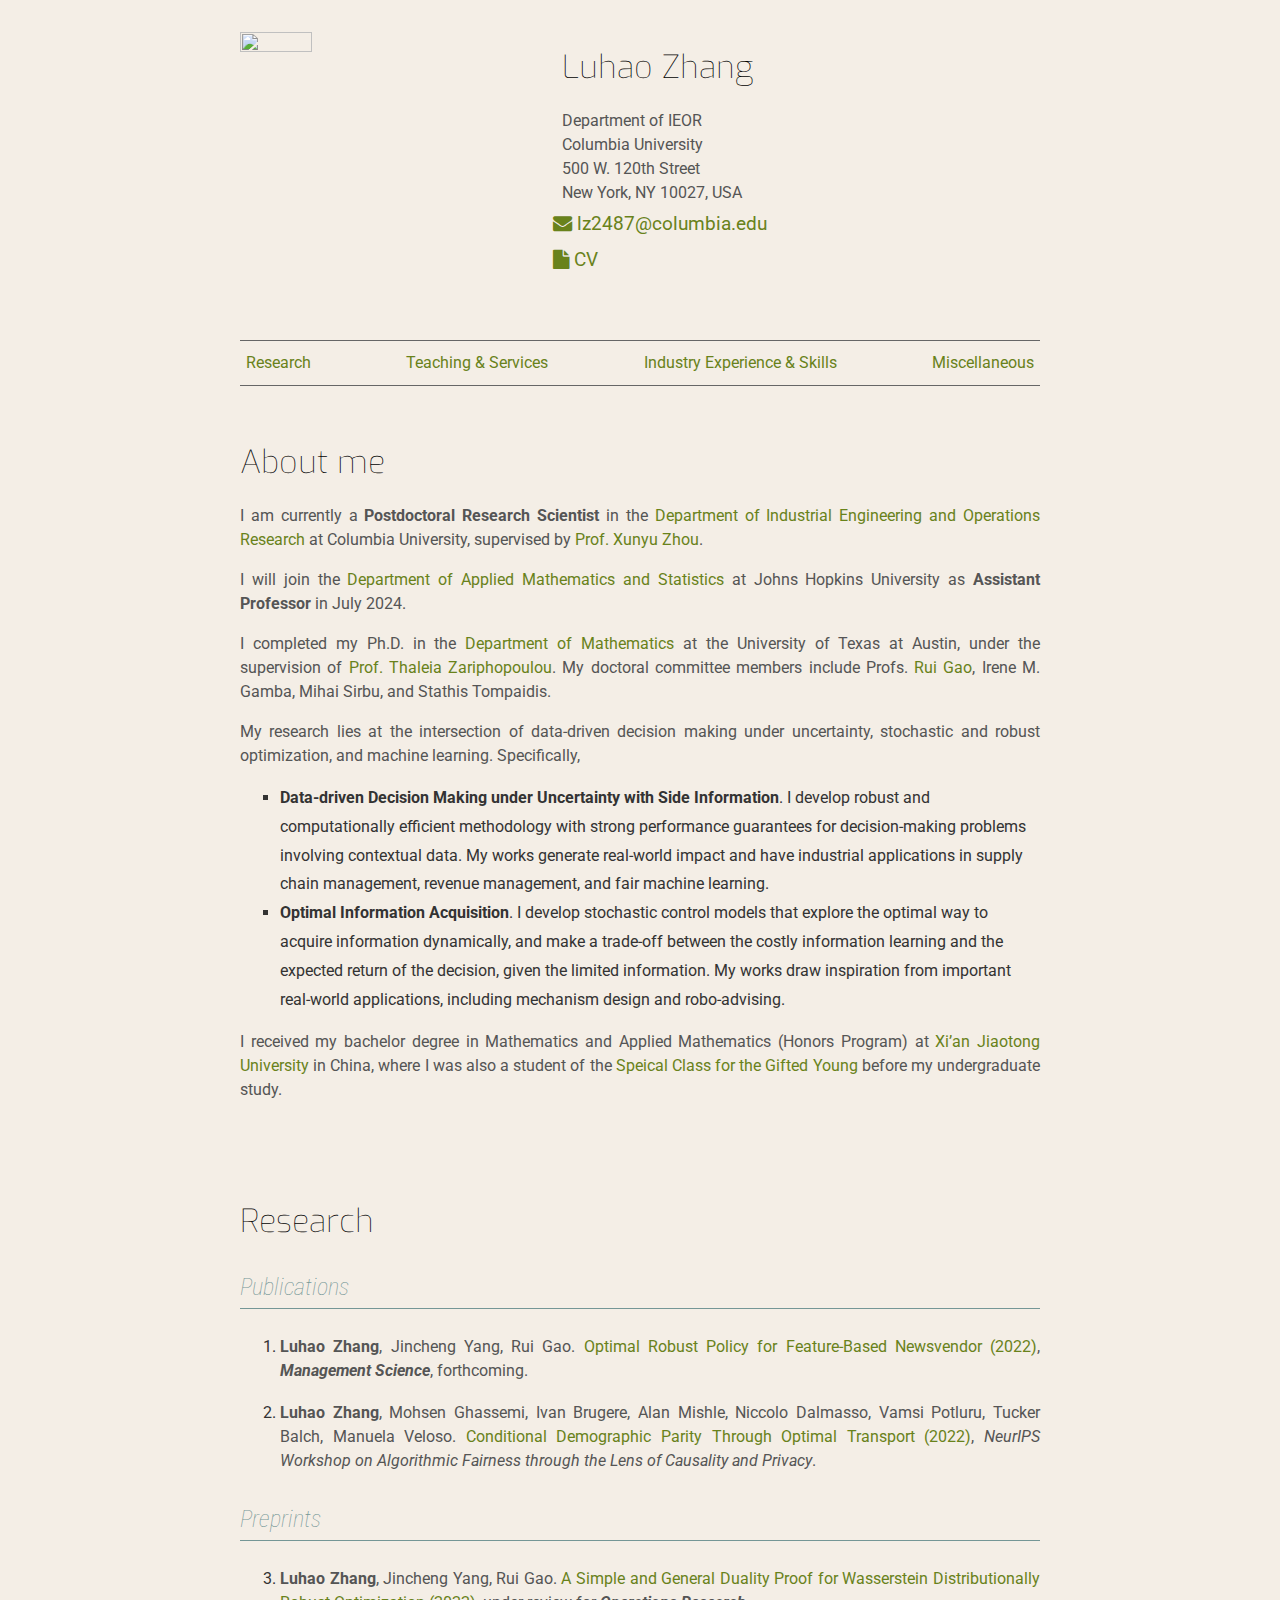
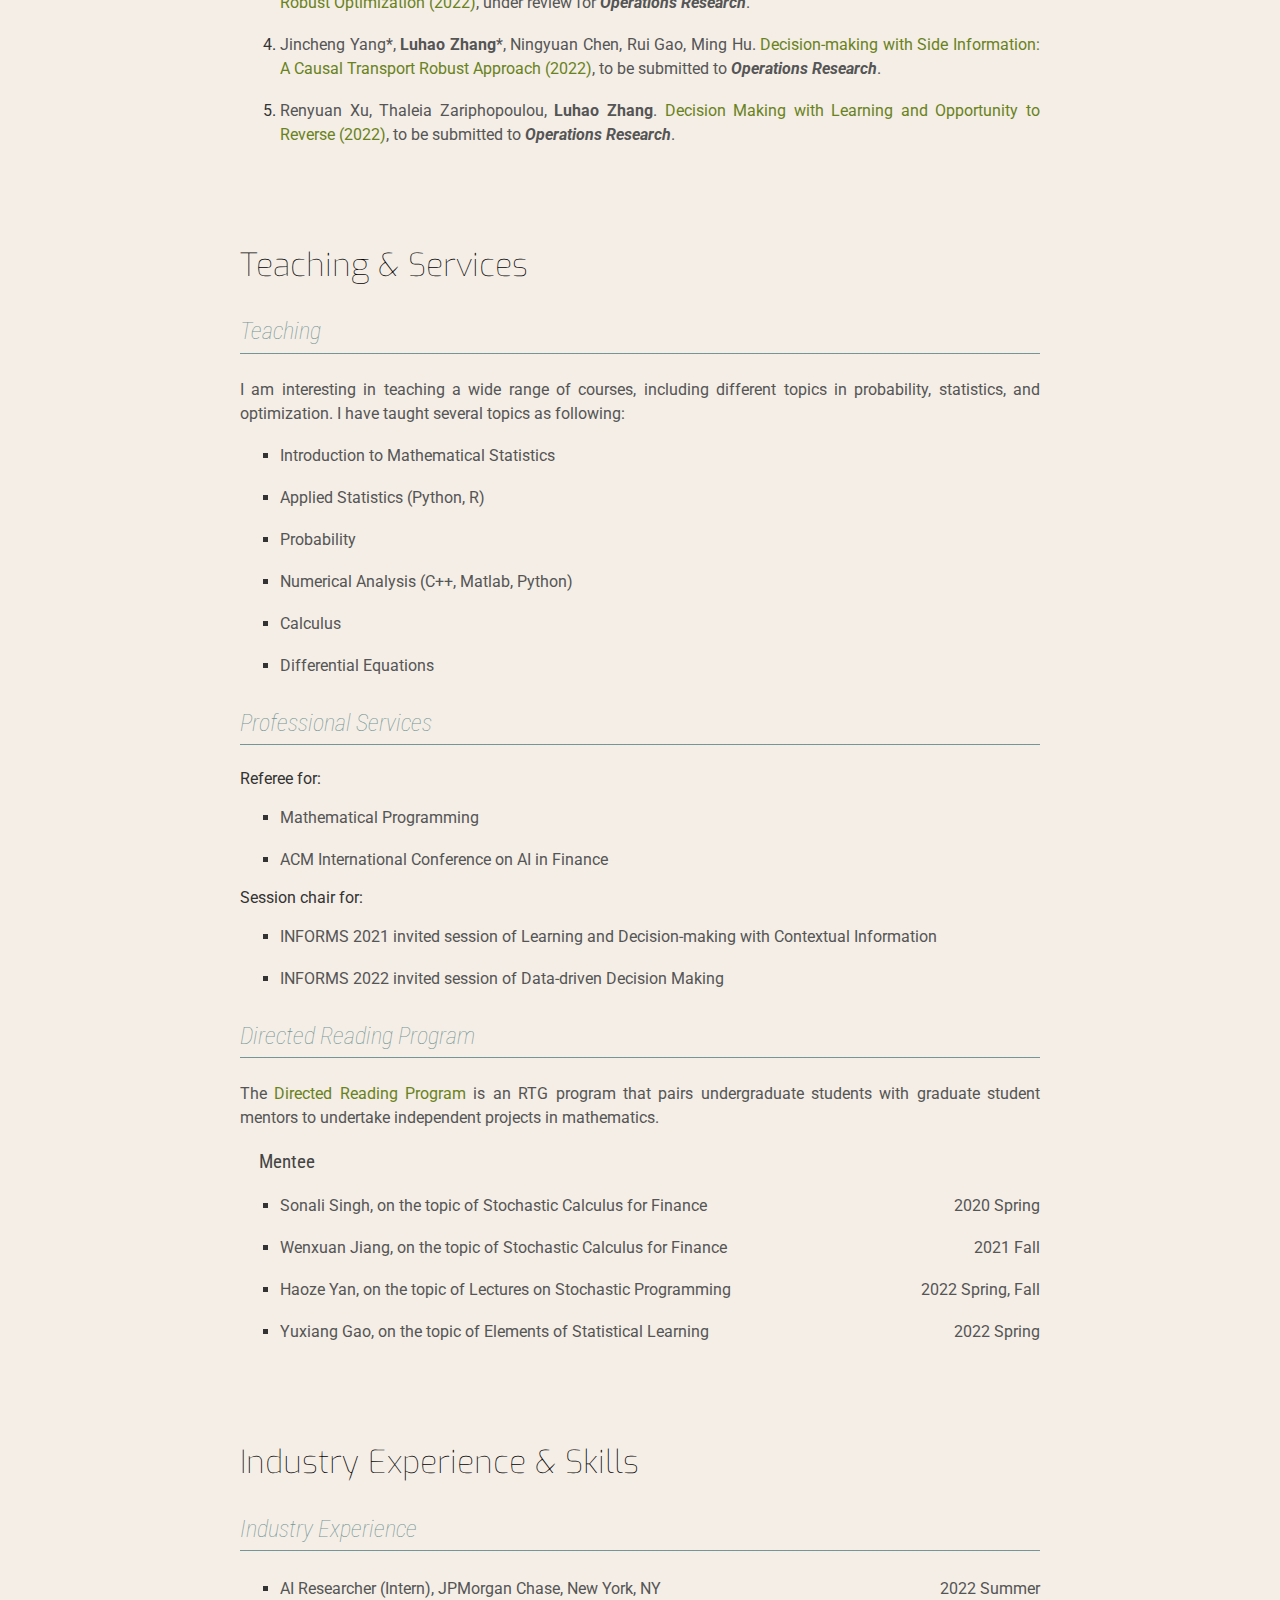
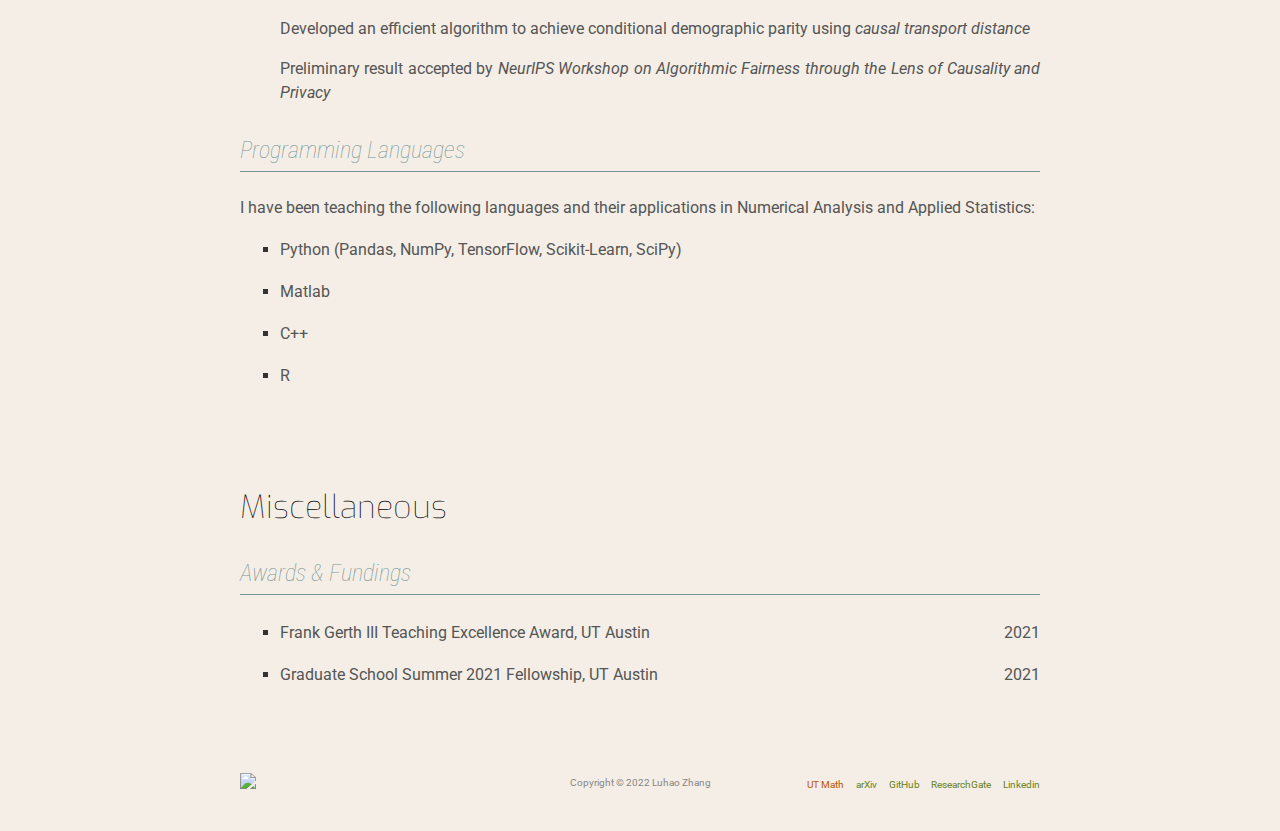
==== commit cddbc783: "Update index.html" ====
--- a/index.html
+++ b/index.html
@@ -49,8 +49,8 @@
                     <div class="row">
                         <div class="col-md-8 col-md-offset-2">
                             <div class="social">
-                                <a href="mailto:luhaozhang@utexas.edu" target=
-                                    "_blank"><i class="fa fa-envelope fa-3x"> <span>zl6782@columbia.edu</span></i></a>
+                                <a href="mailto:lz2487@columbia.edu" target=
+                                    "_blank"><i class="fa fa-envelope fa-3x"> <span>lz2487@columbia.edu</span></i></a>
                             </div><!-- /social -->
                             <div class="social">
 <!--                                <a href=-->
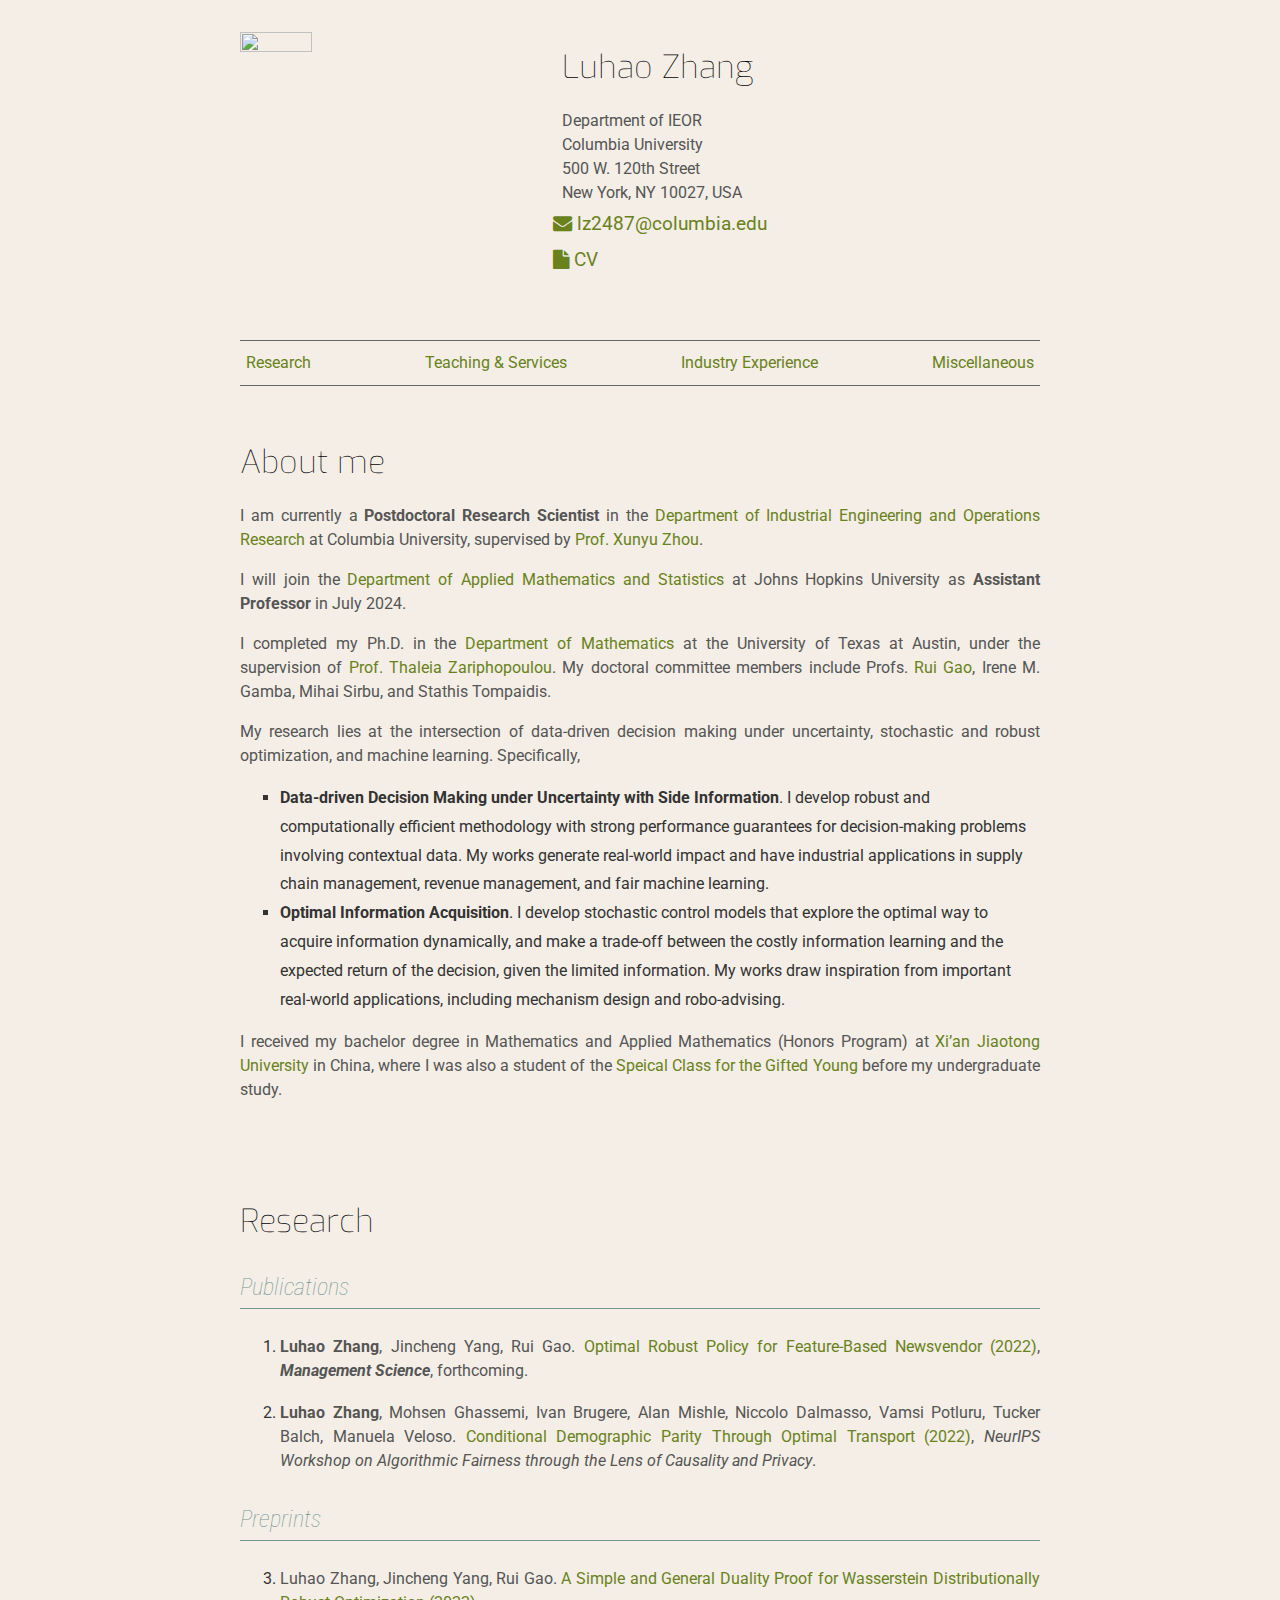
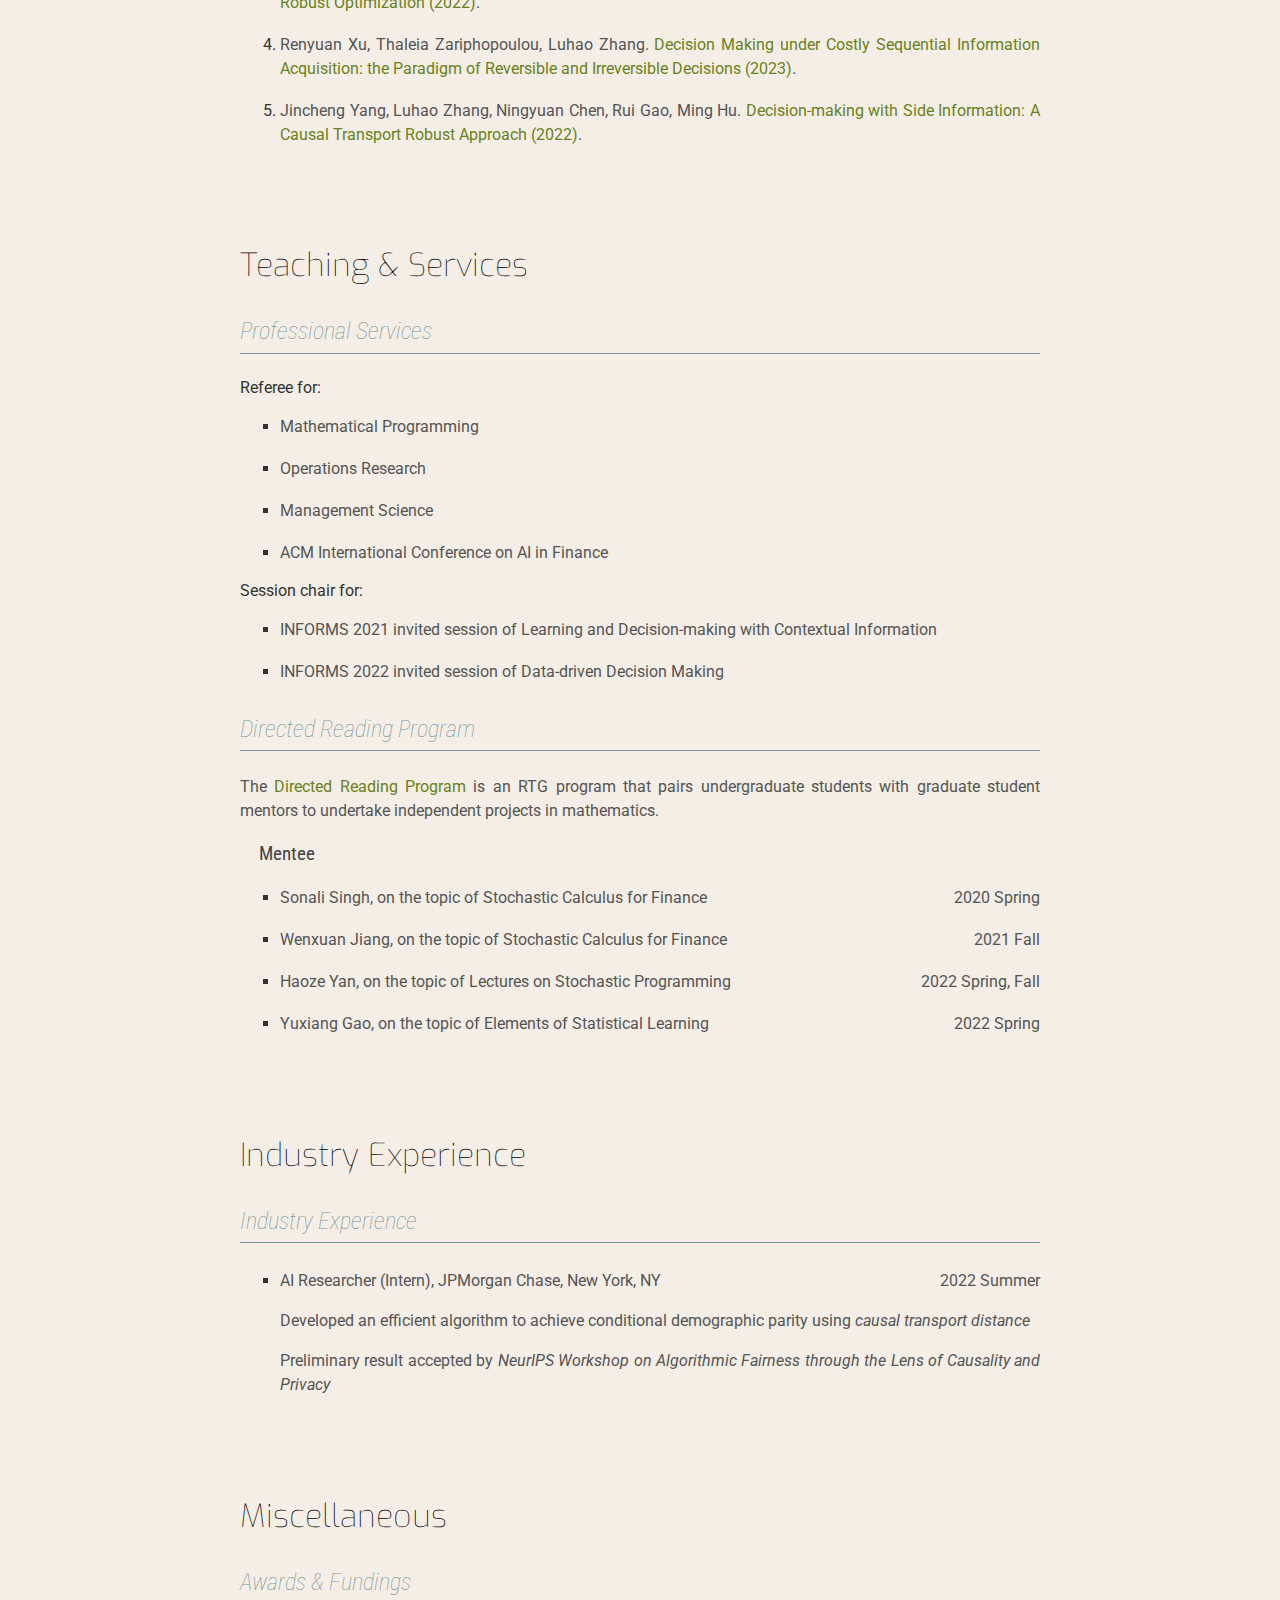
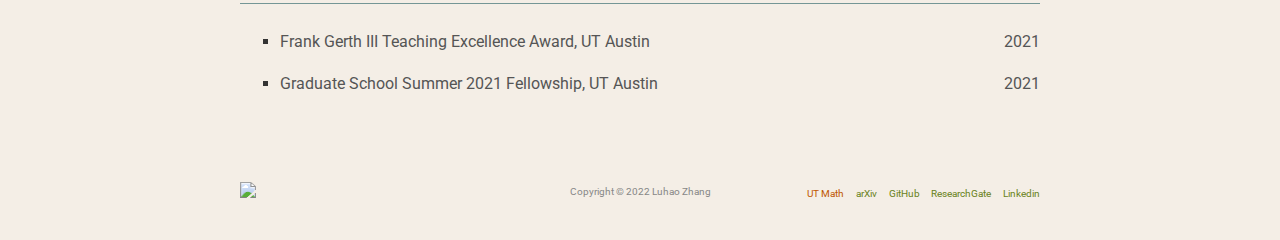
==== commit bb742c88: "update paper" ====
--- a/index.html
+++ b/index.html
@@ -114,7 +114,7 @@
                     
                     <a href="#Teaching&working">Teaching & Services</a>
                     
-                    <a href="#Skills">Industry Experience & Skills</a>
+                    <a href="#Skills">Industry Experience</a>
                     
                     <a href="#Miscellaneous">Miscellaneous</a>
 
@@ -175,14 +175,15 @@
         (2021)</a>,  under minor revision for <i>Management Science</i>.</p>
     </li> -->
     <li>
-      <p><strong>Luhao Zhang</strong>, Jincheng Yang, Rui Gao. <a href="https://arxiv.org/abs/2205.00362">A Simple and General Duality Proof for Wasserstein Distributionally Robust Optimization (2022)</a>, under review for <strong><i>Operations Research</i></strong>. </p>
-    </li>
-    <li>
-      <p>Jincheng Yang*, <strong>Luhao Zhang</strong>*, Ningyuan Chen, Rui Gao, Ming Hu. <a href="https://optimization-online.org/2022/10/decision-making-with-side-information-a-causal-transport-robust-approach/">Decision-making with Side Information: A Causal Transport Robust Approach (2022)</a>, to be submitted to <strong><i>Operations Research</i></strong>.</p>
-    </li>
-    <li>
-      <p>Renyuan Xu, Thaleia Zariphopoulou, <strong>Luhao Zhang</strong>. <a href="#">Decision Making with Learning and Opportunity to Reverse (2022)</a>, to be submitted to <strong><i>Operations Research</i></strong>.</p>
-    </li>
+      <p>Luhao Zhang, Jincheng Yang, Rui Gao. <a href="https://arxiv.org/abs/2205.00362">A Simple and General Duality Proof for Wasserstein Distributionally Robust Optimization (2022)</a>. </p>
+    </li>
+    <li>
+      <p>Renyuan Xu, Thaleia Zariphopoulou, Luhao Zhang. <a href="http://arxiv.org/abs/2401.00569">Decision Making under Costly Sequential Information Acquisition: the Paradigm of Reversible and Irreversible Decisions (2023)</a>.</p>
+    </li>
+    <li>
+      <p>Jincheng Yang, Luhao Zhang, Ningyuan Chen, Rui Gao, Ming Hu. <a href="https://optimization-online.org/2022/10/decision-making-with-side-information-a-causal-transport-robust-approach/">Decision-making with Side Information: A Causal Transport Robust Approach (2022)</a>.</p>
+    </li>
+    
   </ol>
 
   <!-- <h3 id="talks">Invited Talks</h1>
@@ -216,7 +217,7 @@
 
 <div class="content" id="Teaching&working">
     <h1 id="teaching&working">Teaching & Services</h1>
-    <h3 id="teaching">Teaching</h1>
+    <!-- <h3 id="teaching">Teaching</h1>
 
     <p>I am interesting in teaching a wide range of courses, including different topics in probability, statistics, and optimization. I have taught several topics as following:</p>
 
@@ -239,7 +240,7 @@
       <li>
         <p>Differential Equations</p>
       </li>
-    </ul>
+    </ul> -->
 
     
 
@@ -249,6 +250,12 @@
         <li>
             <p> Mathematical Programming</p>
         </li>
+        <li>
+          <p> Operations Research</p>
+      </li>
+      <li>
+        <p> Management Science</p>
+    </li>
         <li>
           <p>ACM International Conference on AI in Finance</p>
         </li>
@@ -316,7 +323,7 @@
 
 <div class="content" id="Skills">
 
-  <h1 id="skills">Industry Experience & Skills</h1>
+  <h1 id="skills">Industry Experience</h1>
 
   <h3 id="internships">Industry Experience</h1>
     <ul>
@@ -331,7 +338,7 @@
       </li> -->
     </ul>
 
-  <h3 id="programming">Programming Languages</h3>
+  <!-- <h3 id="programming">Programming Languages</h3>
   <p>I have been teaching the following languages and their applications in Numerical Analysis and Applied Statistics:</p>
   <ul>
     <li>
@@ -346,7 +353,7 @@
     <li>
       <p>R</p>
     </li>
-  </ul>
+  </ul> -->
   <!-- <h3 id="business">Business Skills</h3>
   <ul>
     <li>
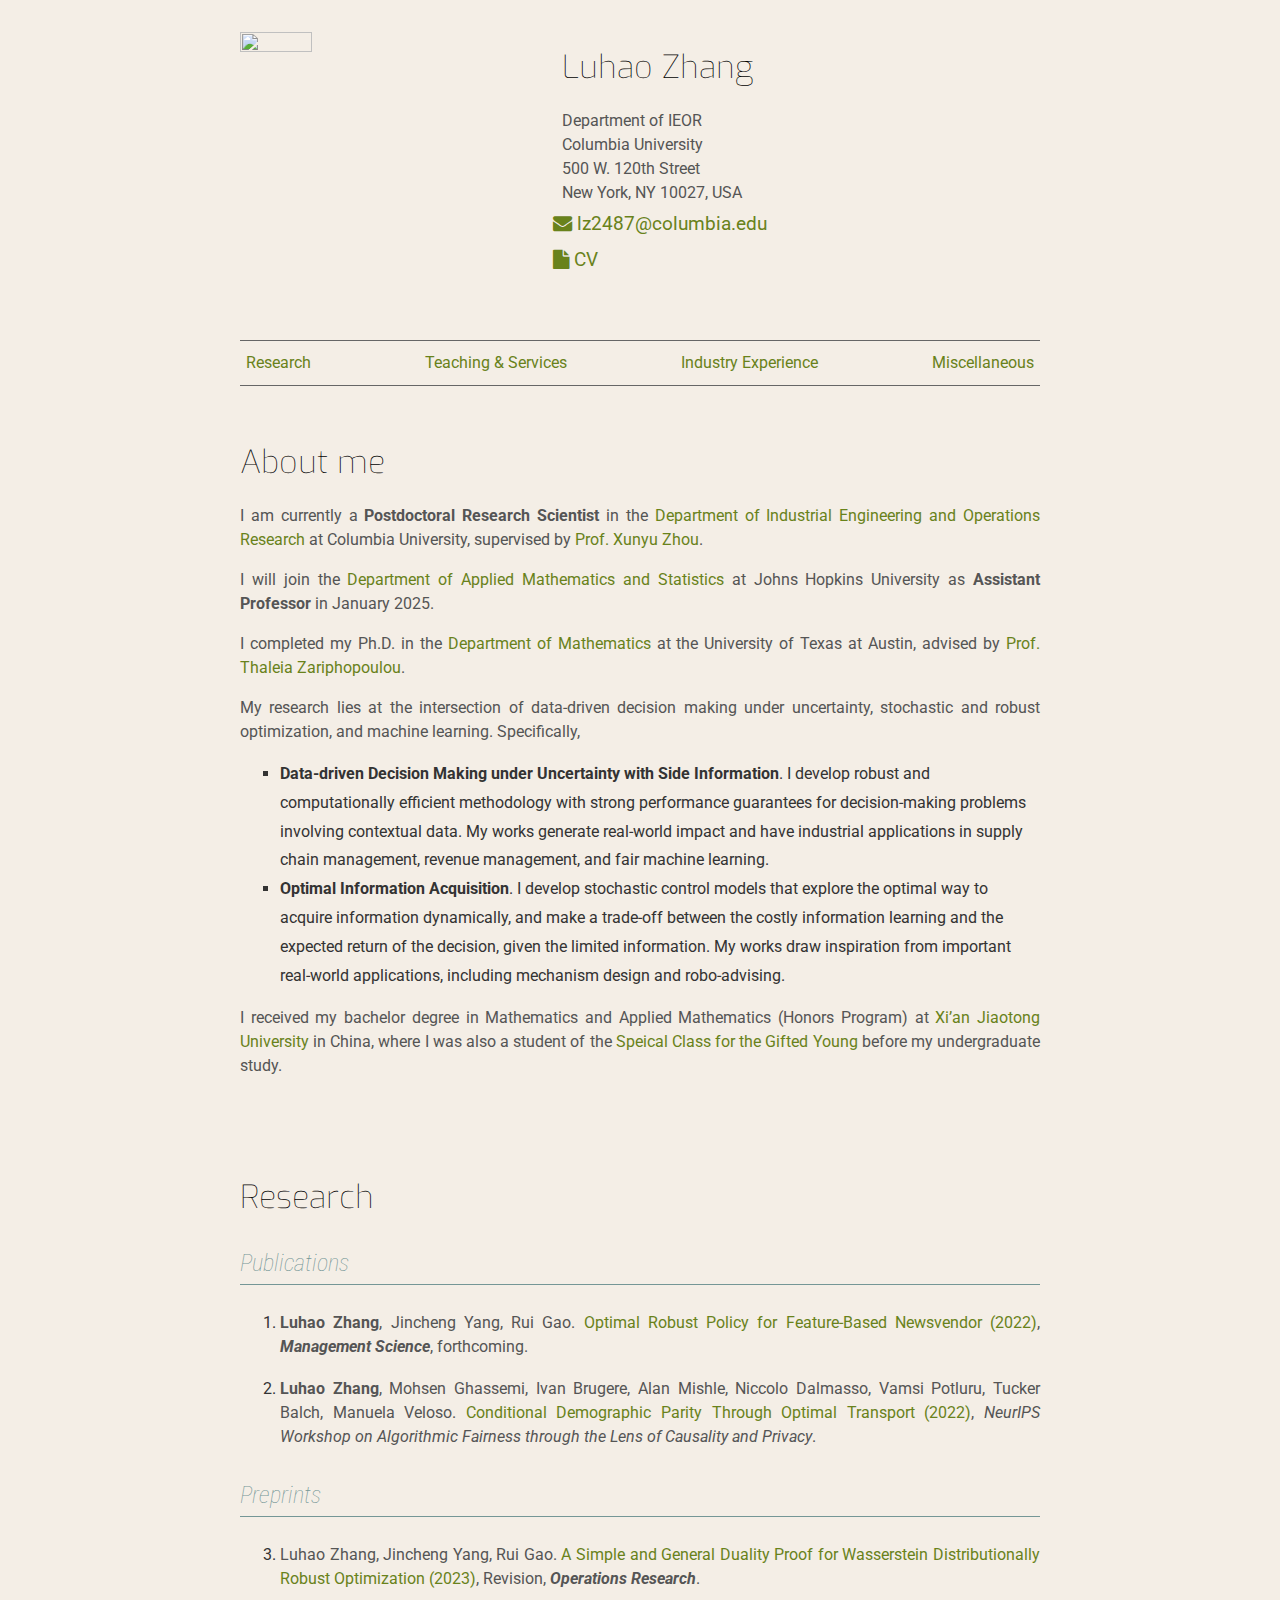
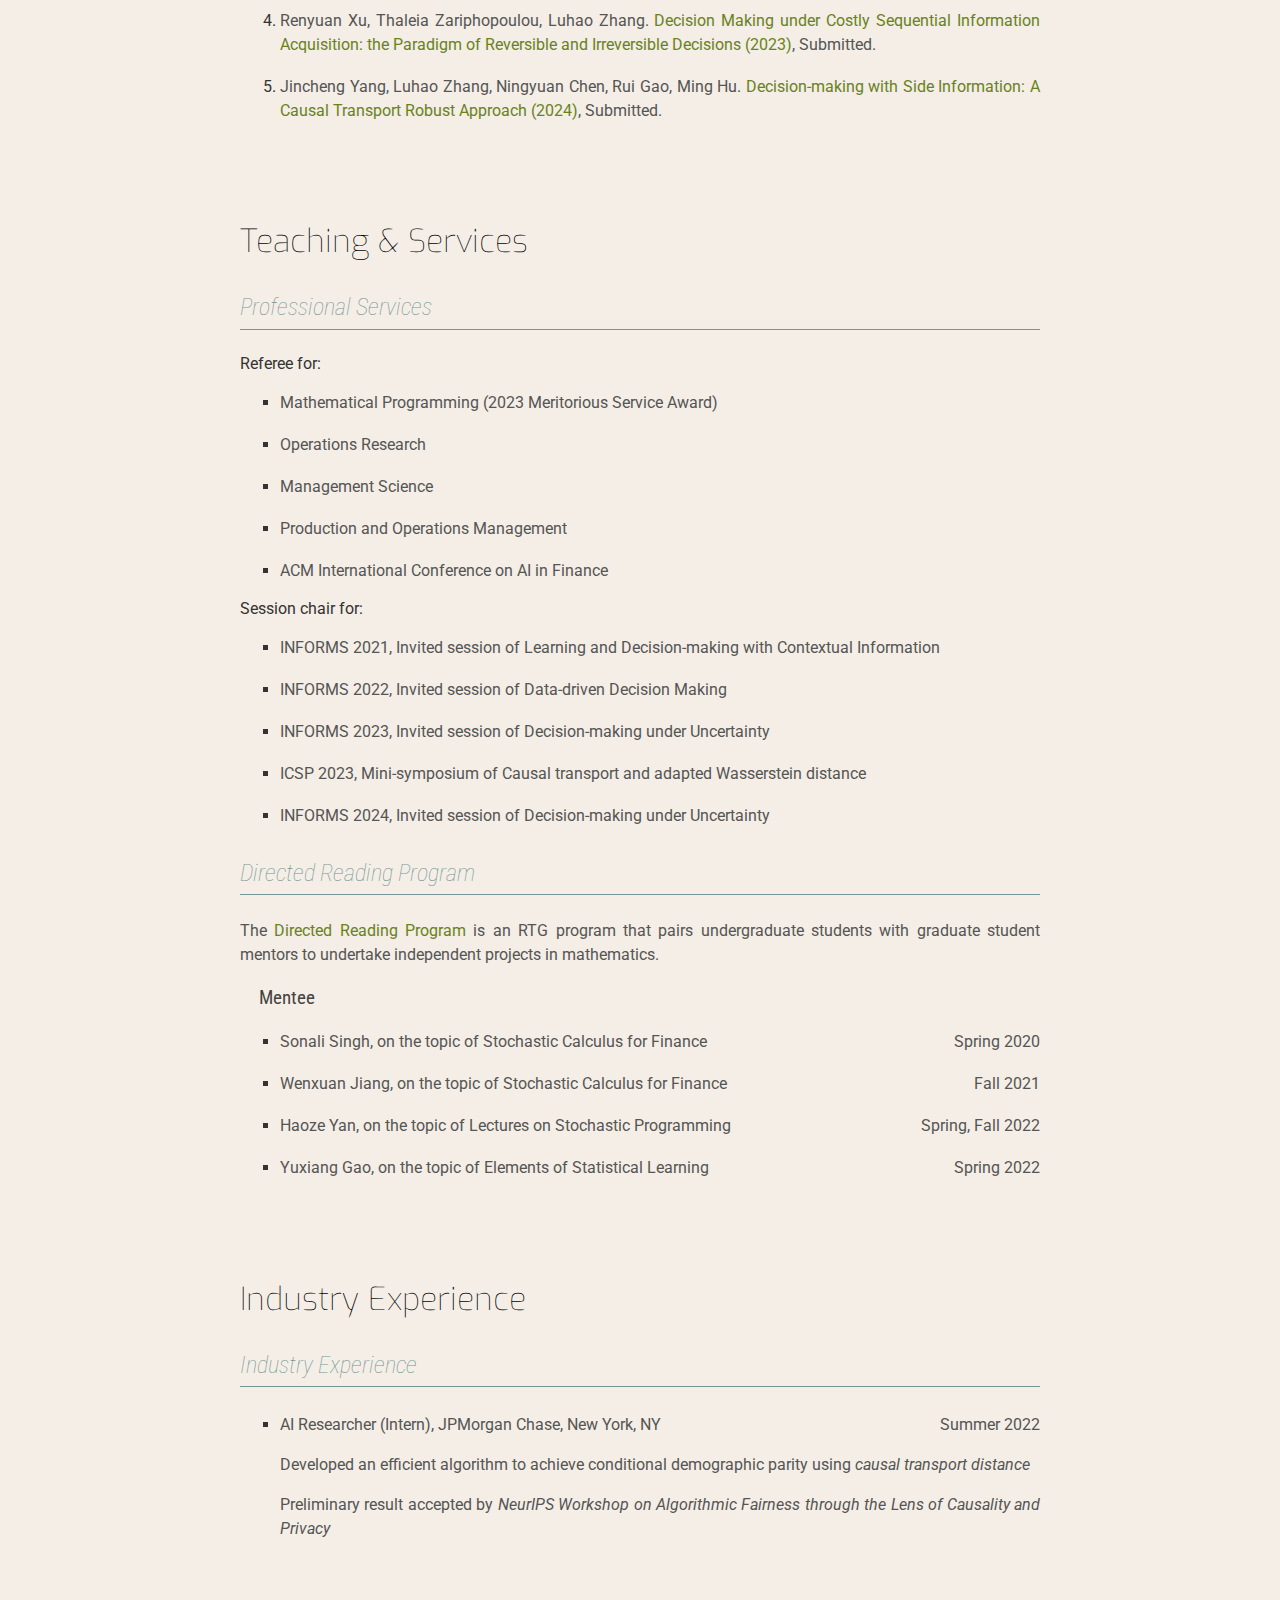
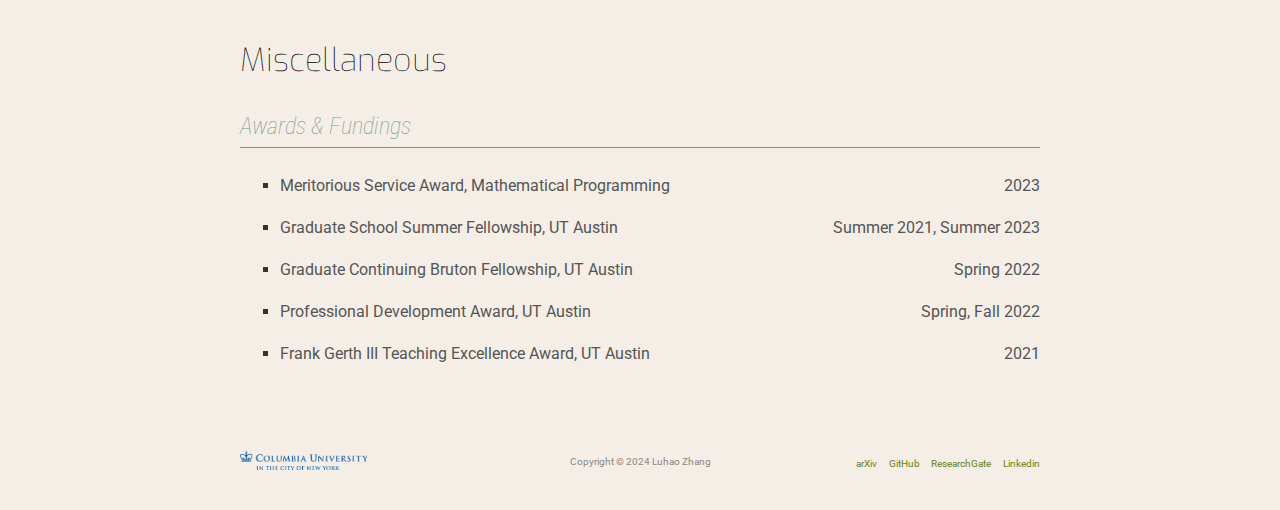
==== commit 54ac6401: "03/2024-Update" ====
--- a/index.html
+++ b/index.html
@@ -140,8 +140,9 @@
   <h1 id="about-me">About me</h1>
 
   <p>I am currently a <strong>Postdoctoral Research Scientist</strong> in the <a href="https://www.ieor.columbia.edu">Department of Industrial Engineering and Operations Research</a> at Columbia University, supervised by <a href="https://www.engineering.columbia.edu/faculty/xunyu-zhou">Prof. Xunyu Zhou</a>.</p>
-  <p>I will join the <a href="https://engineering.jhu.edu/ams/">Department of Applied Mathematics and Statistics</a> at Johns Hopkins University as <strong>Assistant Professor</strong> in July 2024.</p> 
-  <p>I completed my Ph.D. in the <a href="https://www.ma.utexas.edu">Department of Mathematics</a> at the University of Texas at Austin, under the supervision of <a href="https://web.ma.utexas.edu/users/zariphop/index.shtml">Prof. Thaleia Zariphopoulou</a>. My doctoral committee members include Profs. <a href="https://web.ma.utexas.edu/users/zariphop/index.shtml">Rui Gao</a>, Irene M. Gamba, Mihai Sirbu, and Stathis Tompaidis.</p>  
+  <p>I will join the <a href="https://engineering.jhu.edu/ams/">Department of Applied Mathematics and Statistics</a> at Johns Hopkins University as <strong>Assistant Professor</strong> in January 2025.</p> 
+  <p>I completed my Ph.D. in the <a href="https://www.ma.utexas.edu">Department of Mathematics</a> at the University of Texas at Austin, advised by <a href="https://web.ma.utexas.edu/users/zariphop/index.shtml">Prof. Thaleia Zariphopoulou</a>. 
+    <!-- My doctoral committee members include Profs. <a href="https://web.ma.utexas.edu/users/zariphop/index.shtml">Rui Gao</a>, Irene M. Gamba, Mihai Sirbu, and Stathis Tompaidis.</p>   -->
   <p>My research lies at the intersection of data-driven decision making under uncertainty, stochastic and robust optimization, and machine learning. Specifically, 
     <ul>
       <li><b>Data-driven Decision Making under Uncertainty with Side Information</b>. I develop robust and computationally efficient methodology with strong performance guarantees for decision-making problems involving contextual data. My works generate real-world impact and have industrial applications in supply chain management, revenue management, and fair machine learning. </li>
@@ -175,13 +176,13 @@
         (2021)</a>,  under minor revision for <i>Management Science</i>.</p>
     </li> -->
     <li>
-      <p>Luhao Zhang, Jincheng Yang, Rui Gao. <a href="https://arxiv.org/abs/2205.00362">A Simple and General Duality Proof for Wasserstein Distributionally Robust Optimization (2022)</a>. </p>
-    </li>
-    <li>
-      <p>Renyuan Xu, Thaleia Zariphopoulou, Luhao Zhang. <a href="http://arxiv.org/abs/2401.00569">Decision Making under Costly Sequential Information Acquisition: the Paradigm of Reversible and Irreversible Decisions (2023)</a>.</p>
-    </li>
-    <li>
-      <p>Jincheng Yang, Luhao Zhang, Ningyuan Chen, Rui Gao, Ming Hu. <a href="https://optimization-online.org/2022/10/decision-making-with-side-information-a-causal-transport-robust-approach/">Decision-making with Side Information: A Causal Transport Robust Approach (2022)</a>.</p>
+      <p>Luhao Zhang, Jincheng Yang, Rui Gao. <a href="https://arxiv.org/abs/2205.00362">A Simple and General Duality Proof for Wasserstein Distributionally Robust Optimization (2023)</a>, Revision, <strong><i>Operations Research</i></strong>. </p>
+    </li>
+    <li>
+      <p>Renyuan Xu, Thaleia Zariphopoulou, Luhao Zhang. <a href="http://arxiv.org/abs/2401.00569">Decision Making under Costly Sequential Information Acquisition: the Paradigm of Reversible and Irreversible Decisions (2023)</a>, Submitted.</p>
+    </li>
+    <li>
+      <p>Jincheng Yang, Luhao Zhang, Ningyuan Chen, Rui Gao, Ming Hu. <a href="https://optimization-online.org/2022/10/decision-making-with-side-information-a-causal-transport-robust-approach/">Decision-making with Side Information: A Causal Transport Robust Approach (2024)</a>, Submitted.</p>
     </li>
     
   </ol>
@@ -248,13 +249,16 @@
         Referee for:
     <ul>
         <li>
-            <p> Mathematical Programming</p>
+            <p> Mathematical Programming (2023 Meritorious Service Award)</p>
         </li>
         <li>
           <p> Operations Research</p>
       </li>
       <li>
         <p> Management Science</p>
+    </li>
+    <li>
+      <p> Production and Operations Management</p>
     </li>
         <li>
           <p>ACM International Conference on AI in Finance</p>
@@ -263,10 +267,19 @@
     Session chair for:
     <ul>
         <li>
-            <p> INFORMS 2021 invited session of Learning and Decision-making with Contextual Information</p>
-        </li>
-        <li>
-          <p>INFORMS 2022 invited session of Data-driven Decision Making</p>
+            <p> INFORMS 2021, Invited session of Learning and Decision-making with Contextual Information</p>
+        </li>
+        <li>
+          <p>INFORMS 2022, Invited session of Data-driven Decision Making</p>
+        </li>
+        <li>
+          <p>INFORMS 2023, Invited session of Decision-making under Uncertainty</p>
+        </li>
+        <li>
+          <p>ICSP 2023, Mini-symposium of Causal transport and adapted Wasserstein distance</p>
+        </li>
+        <li>
+          <p>INFORMS 2024, Invited session of Decision-making under Uncertainty</p>
         </li>
     </ul>
     <!-- <h3 id="teaching-assistant">Teaching Assistant</h3>
@@ -301,16 +314,16 @@
     <h4 id="mentee">Mentee</h4>
     <ul>
       <li>
-          <p>Sonali Singh, on the topic of Stochastic Calculus for Finance<span style="float: right">2020 Spring</span></p>
-      </li>
-      <li>
-        <p>Wenxuan Jiang, on the topic of Stochastic Calculus for Finance<span style="float: right">2021 Fall</span></p>
-    </li>
-    <li>
-      <p>Haoze Yan, on the topic of Lectures on Stochastic Programming<span style="float: right">2022 Spring, Fall</span></p>
-    </li>
-    <li>
-      <p>Yuxiang Gao, on the topic of Elements of Statistical Learning<span style="float: right">2022 Spring</span></p>
+          <p>Sonali Singh, on the topic of Stochastic Calculus for Finance<span style="float: right">Spring 2020</span></p>
+      </li>
+      <li>
+        <p>Wenxuan Jiang, on the topic of Stochastic Calculus for Finance<span style="float: right">Fall 2021</span></p>
+    </li>
+    <li>
+      <p>Haoze Yan, on the topic of Lectures on Stochastic Programming<span style="float: right">Spring, Fall 2022 </span></p>
+    </li>
+    <li>
+      <p>Yuxiang Gao, on the topic of Elements of Statistical Learning<span style="float: right">Spring 2022 </span></p>
     </li>
     </ul>
     
@@ -328,7 +341,7 @@
   <h3 id="internships">Industry Experience</h1>
     <ul>
       <li>
-        <p> AI Researcher (Intern), JPMorgan Chase, New York, NY <span style="float: right">2022 Summer</span></p>
+        <p> AI Researcher (Intern), JPMorgan Chase, New York, NY <span style="float: right"> Summer 2022</span></p>
         <p> Developed an efficient algorithm to achieve conditional demographic parity using <i>causal transport distance</i></p>
         <p> Preliminary result accepted by <i>NeurIPS Workshop on Algorithmic Fairness through the Lens of Causality and Privacy</i></p>
       </li>
@@ -375,12 +388,47 @@
   <h3 id="award">Awards & Fundings</h3>
   <ul>
     <li>
+        <p>Meritorious Service Award, Mathematical Programming<span style="float: right">2023</span></p>
+    </li>
+    <li>
+      <p>Graduate School Summer Fellowship, UT Austin <span style="float: right">Summer 2021, Summer 2023</span></p>
+    </li>
+    <li>
+      <p>Graduate Continuing Bruton Fellowship, UT Austin <span style="float: right"> Spring 2022</span></p>
+    </li>
+    <li>
+      <p>Professional Development Award, UT Austin <span style="float: right"> Spring, Fall 2022</span></p>
+    </li>
+    <li>
         <p>Frank Gerth III Teaching Excellence Award, UT Austin <span style="float: right">2021</span></p>
     </li>
-    <li>
-      <p>Graduate School Summer 2021 Fellowship, UT Austin <span style="float: right">2021</span></p>
-    </li>
   </ul>
+
+  <!-- <h3 id="talk">Invited Talk</h3>
+  <ul>
+    <li>
+        <p>Robust Optimization Webinar, <span style="float: right">May 2021</span></p>
+    </li>
+    <li>
+      <p>The Thirteenth International Conference of the Chinese Scholars Association for Management Science and Engineering (CSAMSE), Shanghai Jiaotong University <span style="float: right">July 2021</span></p>
+    </li>
+    <li>
+      <p>Cornell ORIE Young Researchers Workshop, Ithaca, NY  <span style="float: right">October 2021</span></p>
+    </li>
+    <li>
+      <p>INFORMS Annual Meeting, Anaheim, CA <span style="float: right"> October 2021</span></p>
+    </li>
+    <li>
+      <p>Conference on Artificial Intelligence, Machine Learning, and Business Analytics, Rutgers
+        University<span style="float: right">December 2021 </span></p>
+    </li>
+    <li>
+      <p>ICSP, Mini-symposium of Causal transport and adapted Wasserstein distance <span style="float: right">2023</span></p>
+    </li>
+    <li>
+      <p>INFORMS Annual Meeting, Invited session of Decision-making under Uncertainty <span style="float: right">2024</span></p>
+    </li>
+  </ul> -->
 
 </div>
 
@@ -388,12 +436,12 @@
 
 		<footer>
 			<div id="footer-container">
-				<a href="https://www.utexas.edu"><img id="logo" src="https://www.utexas.edu/sites/all/themes/utexas/img/general/logo.svg"></a>
-				
-				<p id="copyright">Copyright &#169 2022 Luhao Zhang</p>
+				<!-- <a href="https://www.utexas.edu"><img id="logo" src="https://www.utexas.edu/sites/all/themes/utexas/img/general/logo.svg"></a> -->
+				<a href="https://columbia.edu"><img id="logo" src="image/Columbia_University_Logo-blue.png"></a>
+				<p id="copyright">Copyright &#169 2024 Luhao Zhang</p>
 
 				<ul>
-					<li id="utmath"><a href="https://www.ma.utexas.edu/">UT Math</a></li>
+					<!-- <li id="utmath"><a href="https://www.ma.utexas.edu/">UT Math</a></li> -->
 					<li><a href="http://arxiv.org/a/zhang_l_22">arXiv</a></li>
 					<li><a href="https://github.com/Luhao-Zhang">GitHub</a></li>
 					<li><a href="https://www.researchgate.net/profile/Luhao_Zhang2">ResearchGate</a></li>
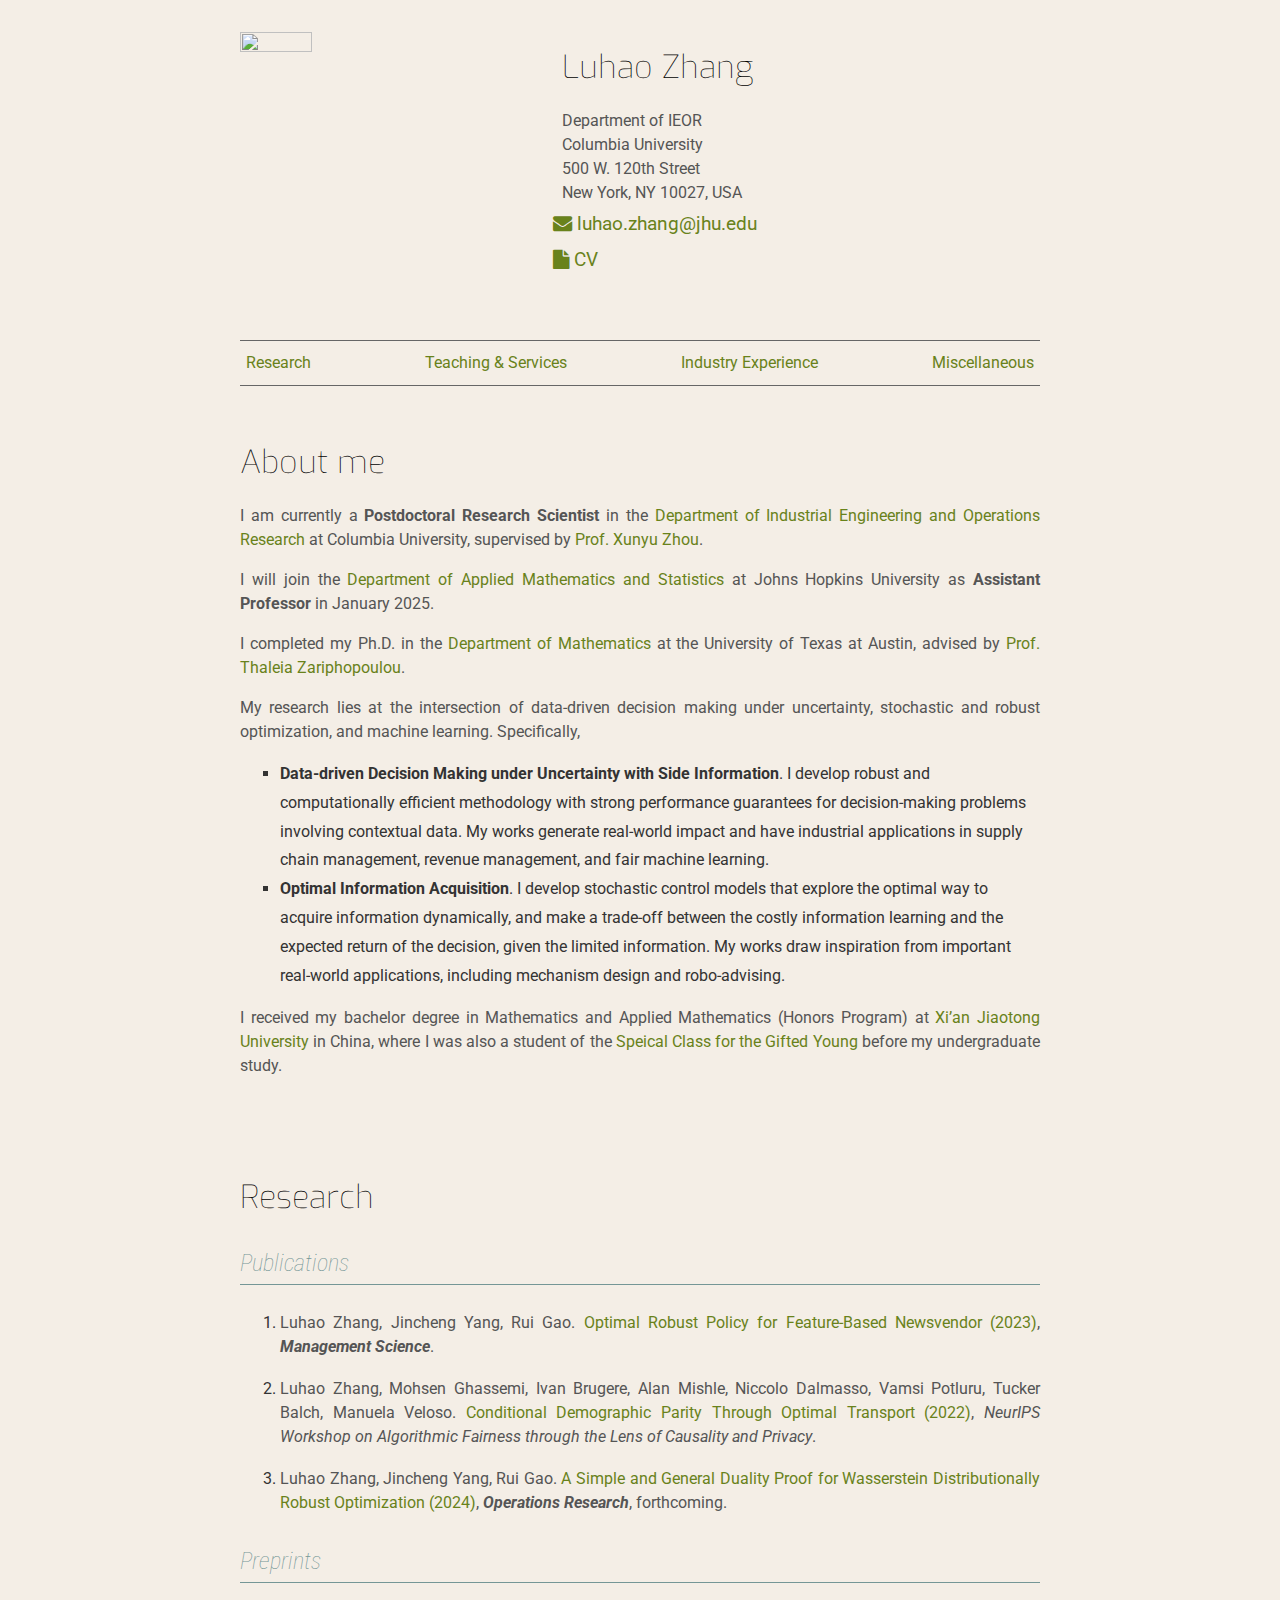
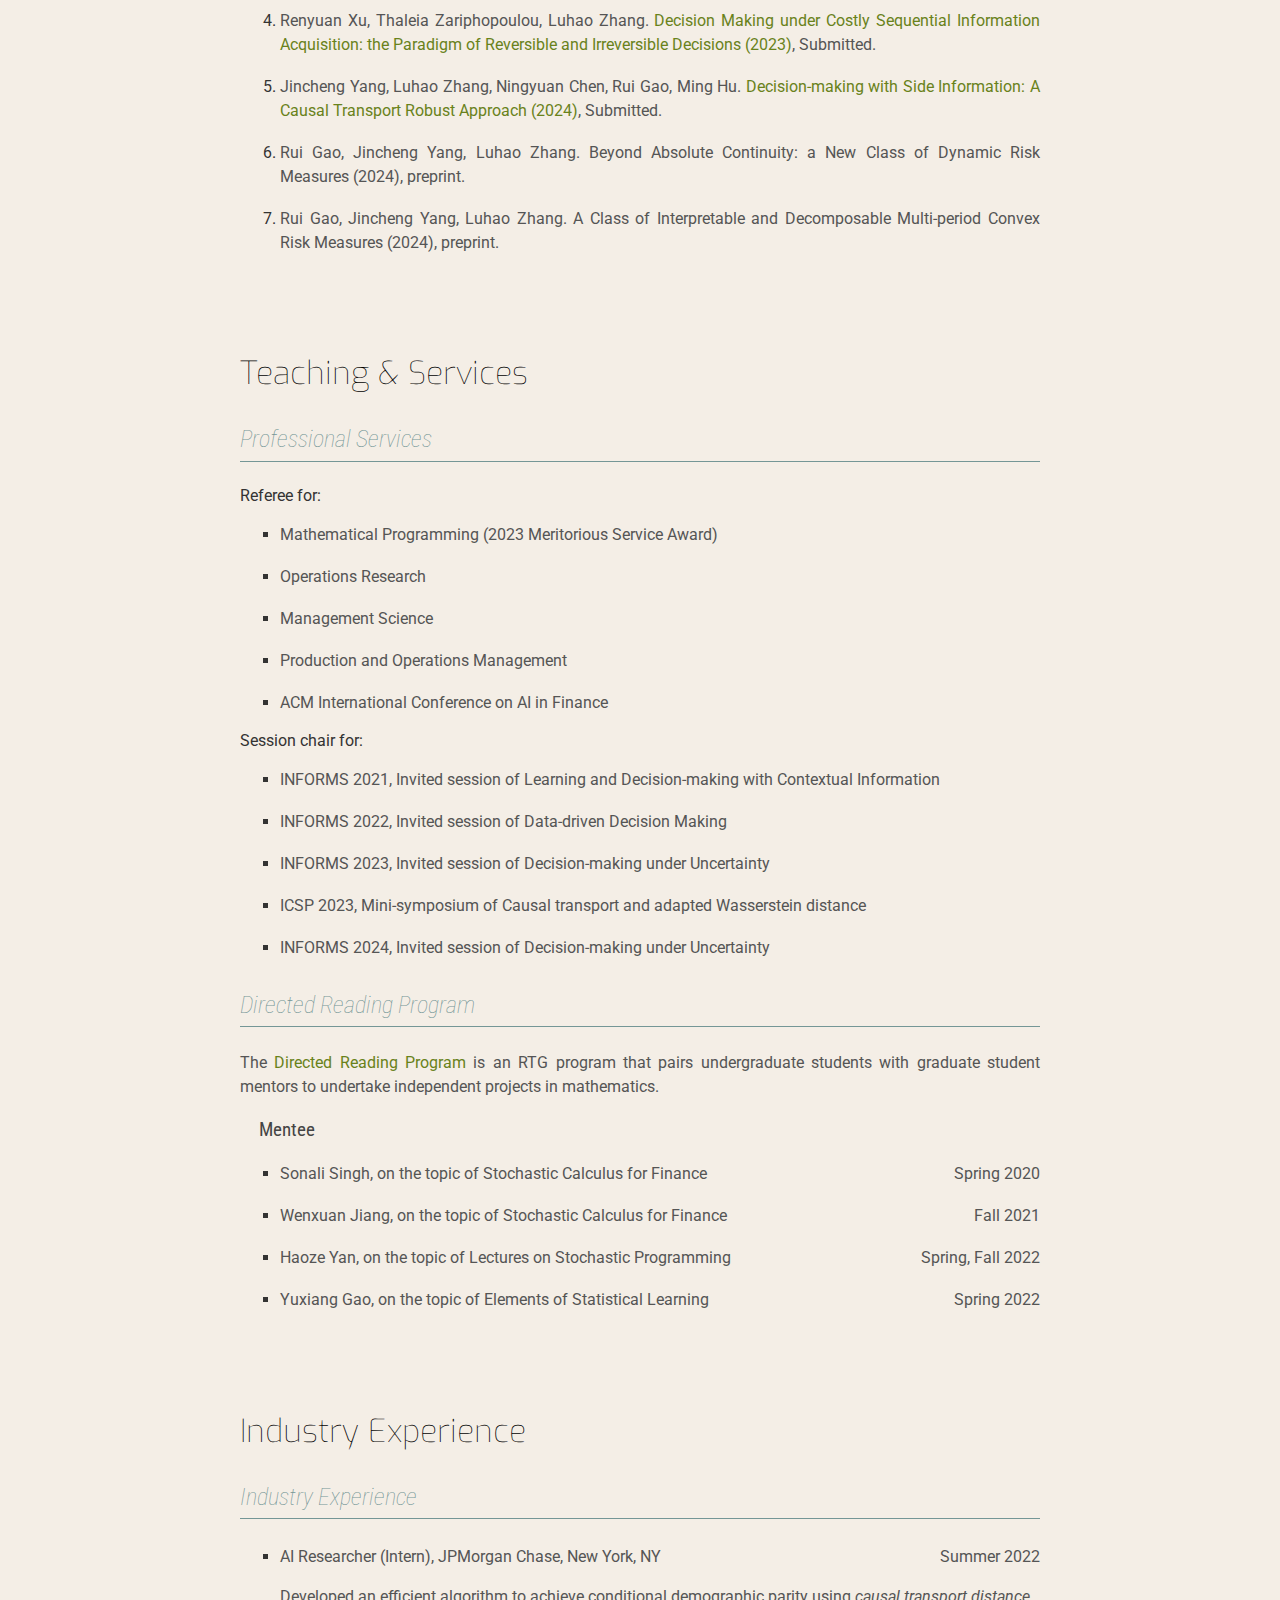
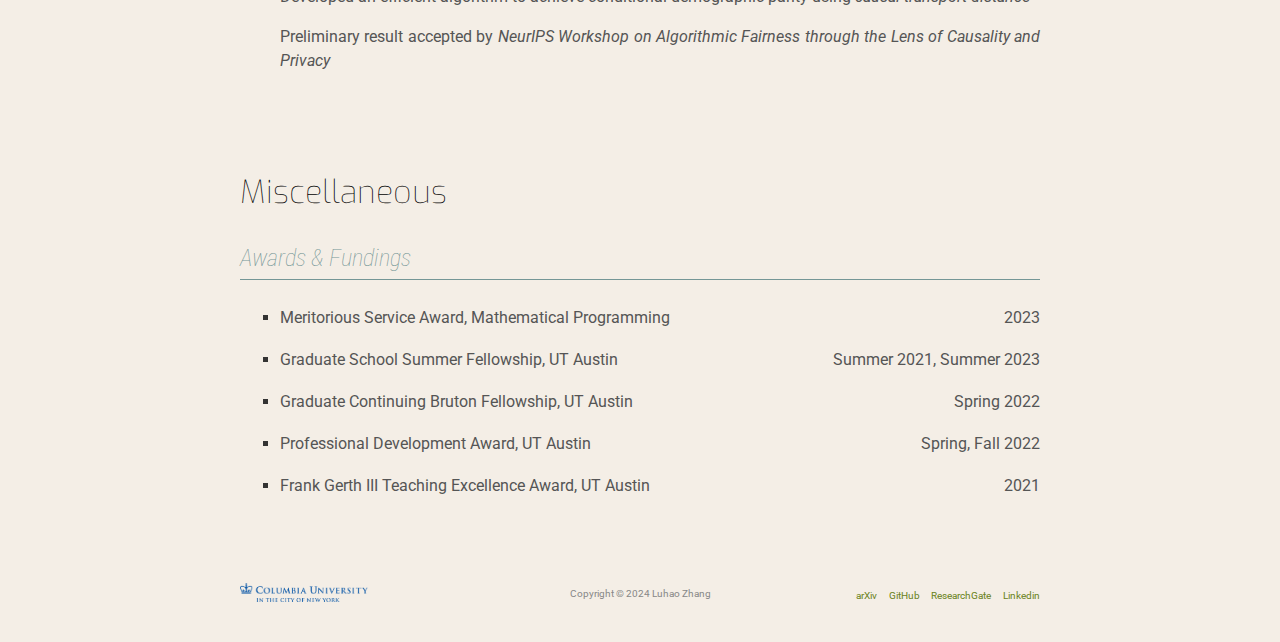
==== commit fec57ad4: "Update index.html" ====
--- a/index.html
+++ b/index.html
@@ -49,8 +49,8 @@
                     <div class="row">
                         <div class="col-md-8 col-md-offset-2">
                             <div class="social">
-                                <a href="mailto:lz2487@columbia.edu" target=
-                                    "_blank"><i class="fa fa-envelope fa-3x"> <span>lz2487@columbia.edu</span></i></a>
+                                <a href="mailto:luhao.zhang@jhu.edu" target=
+                                    "_blank"><i class="fa fa-envelope fa-3x"> <span>luhao.zhang@jhu.edu</span></i></a>
                             </div><!-- /social -->
                             <div class="social">
 <!--                                <a href=-->
@@ -161,30 +161,36 @@
   <h3 id="publications">Publications</h3>
   <ol>
     <li>
-      <p><strong>Luhao Zhang</strong>, Jincheng Yang, Rui Gao. <a href="https://optimization-online.org/2021/12/8749/">Optimal Robust Policy for Feature-Based Newsvendor
-        (2022)</a>,  <strong><i>Management Science</i></strong>, forthcoming.</p>
-    </li>
-    <li>
-      <p><strong>Luhao Zhang</strong>, Mohsen Ghassemi, Ivan Brugere, Alan Mishle, Niccolo Dalmasso, Vamsi Potluru, Tucker Balch, Manuela Veloso. <a href="#">Conditional Demographic Parity Through Optimal Transport (2022)</a>, <i>NeurIPS Workshop on Algorithmic Fairness through the Lens of Causality and Privacy</i>.</p>
+      <p>Luhao Zhang, Jincheng Yang, Rui Gao. <a href="https://optimization-online.org/2021/12/8749/">Optimal Robust Policy for Feature-Based Newsvendor
+        (2023)</a>,  <strong><i>Management Science</i></strong>.</p>
+    </li>
+    <li>
+      <p>Luhao Zhang, Mohsen Ghassemi, Ivan Brugere, Alan Mishle, Niccolo Dalmasso, Vamsi Potluru, Tucker Balch, Manuela Veloso. <a href="https://arxiv.org/pdf/2410.14029">Conditional Demographic Parity Through Optimal Transport (2022)</a>, <i>NeurIPS Workshop on Algorithmic Fairness through the Lens of Causality and Privacy</i>.</p>
+    </li>
+    <li>
+      <p>Luhao Zhang, Jincheng Yang, Rui Gao. <a href="https://arxiv.org/abs/2205.00362">A Simple and General Duality Proof for Wasserstein Distributionally Robust Optimization (2024)</a>, <strong><i>Operations Research</i></strong>, forthcoming. </p>
     </li>
   </ol>
 
   <h3 id="preprints">Preprints</h3>
-  <ol start="3">
+  <ol start="4">
     <!-- <li>
       <p><strong>Luhao Zhang</strong>, Jincheng Yang, Rui Gao. <a href="https://optimization-online.org/2021/12/8749/">Optimal Policies for Robust Big Data Newsvendor
         (2021)</a>,  under minor revision for <i>Management Science</i>.</p>
     </li> -->
-    <li>
-      <p>Luhao Zhang, Jincheng Yang, Rui Gao. <a href="https://arxiv.org/abs/2205.00362">A Simple and General Duality Proof for Wasserstein Distributionally Robust Optimization (2023)</a>, Revision, <strong><i>Operations Research</i></strong>. </p>
-    </li>
+    
     <li>
       <p>Renyuan Xu, Thaleia Zariphopoulou, Luhao Zhang. <a href="http://arxiv.org/abs/2401.00569">Decision Making under Costly Sequential Information Acquisition: the Paradigm of Reversible and Irreversible Decisions (2023)</a>, Submitted.</p>
     </li>
     <li>
       <p>Jincheng Yang, Luhao Zhang, Ningyuan Chen, Rui Gao, Ming Hu. <a href="https://optimization-online.org/2022/10/decision-making-with-side-information-a-causal-transport-robust-approach/">Decision-making with Side Information: A Causal Transport Robust Approach (2024)</a>, Submitted.</p>
     </li>
-    
+    <li>
+      <p>Rui Gao, Jincheng Yang, Luhao Zhang. Beyond Absolute Continuity: a New Class of Dynamic Risk Measures (2024)</a>, preprint. </p>
+    </li>
+    <li>
+      <p>Rui Gao, Jincheng Yang, Luhao Zhang. A Class of Interpretable and Decomposable Multi-period Convex Risk Measures (2024)</a>, preprint. </p>
+    </li>
   </ol>
 
   <!-- <h3 id="talks">Invited Talks</h1>
@@ -341,7 +347,7 @@
   <h3 id="internships">Industry Experience</h1>
     <ul>
       <li>
-        <p> AI Researcher (Intern), JPMorgan Chase, New York, NY <span style="float: right"> Summer 2022</span></p>
+        <p> AI Researcher (Intern), JPMorgan Chase, New York, NY <span style="float: right">Summer 2022</span></p>
         <p> Developed an efficient algorithm to achieve conditional demographic parity using <i>causal transport distance</i></p>
         <p> Preliminary result accepted by <i>NeurIPS Workshop on Algorithmic Fairness through the Lens of Causality and Privacy</i></p>
       </li>
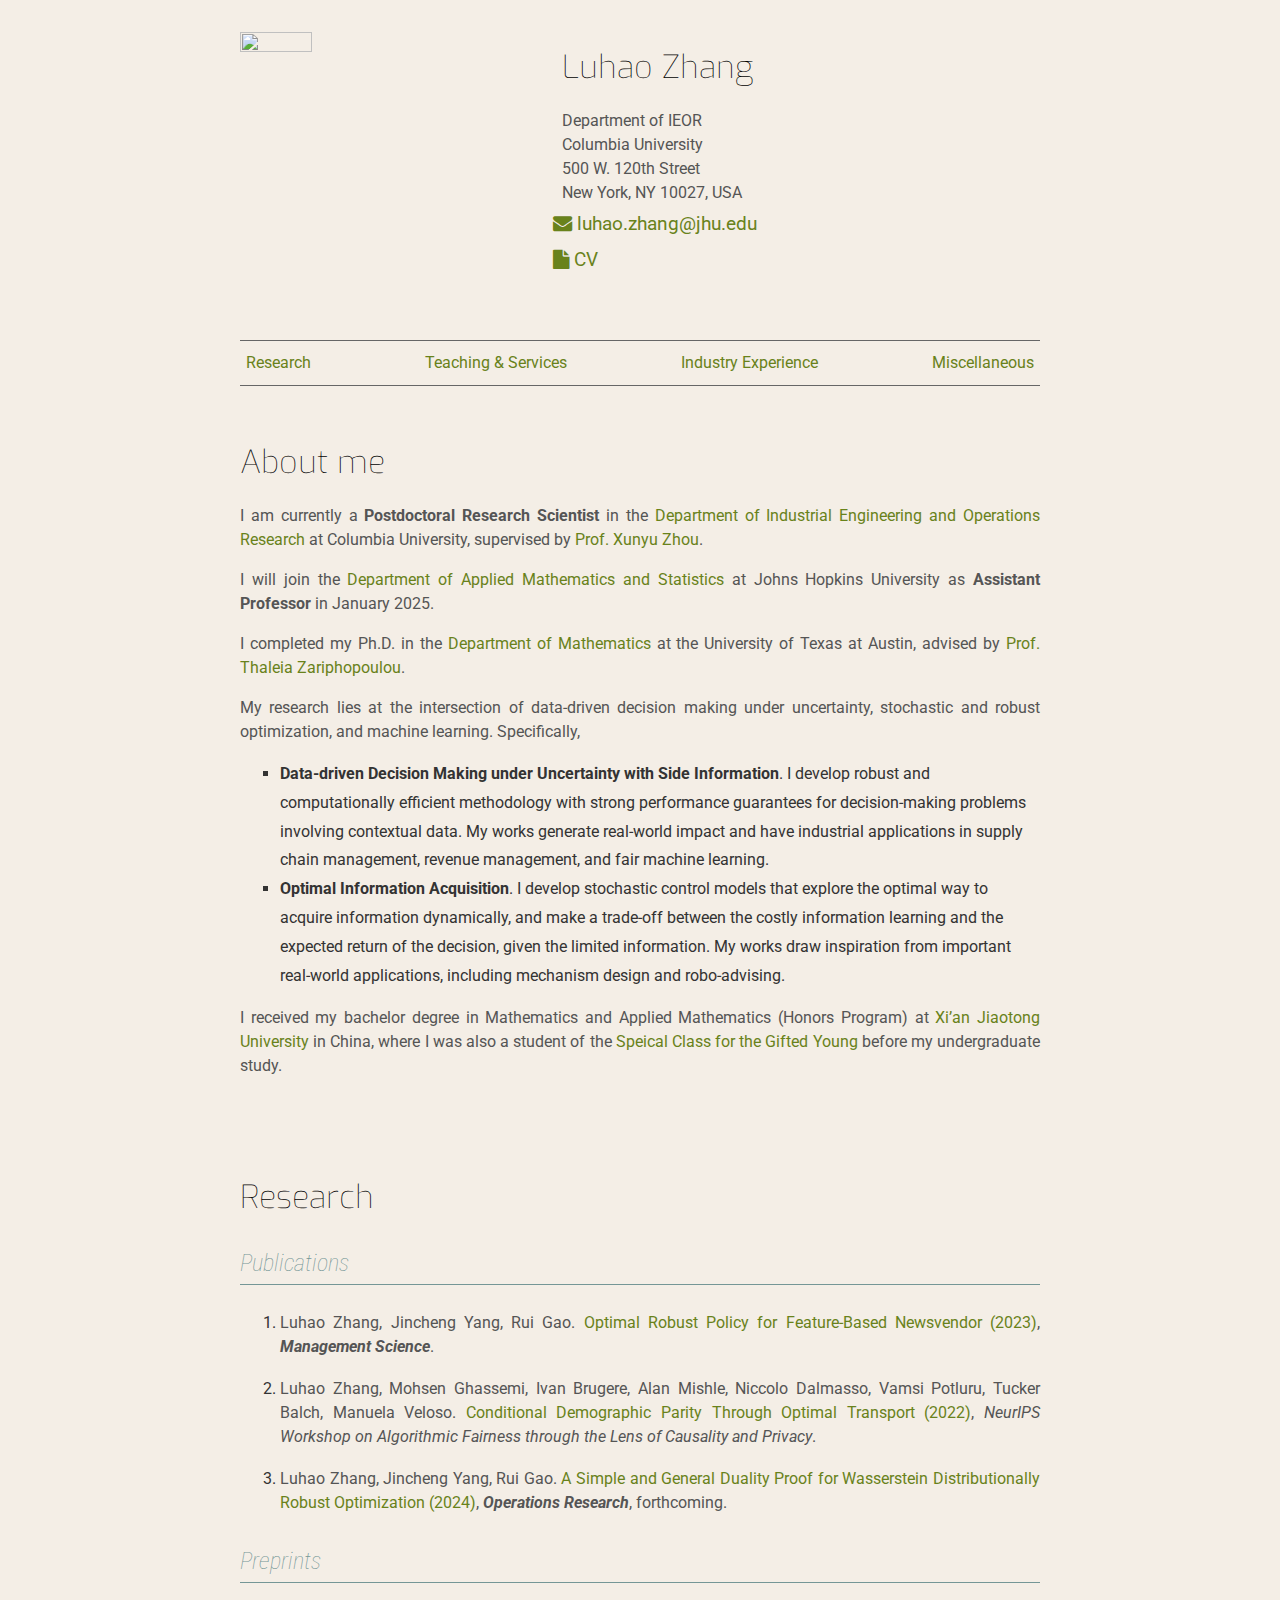
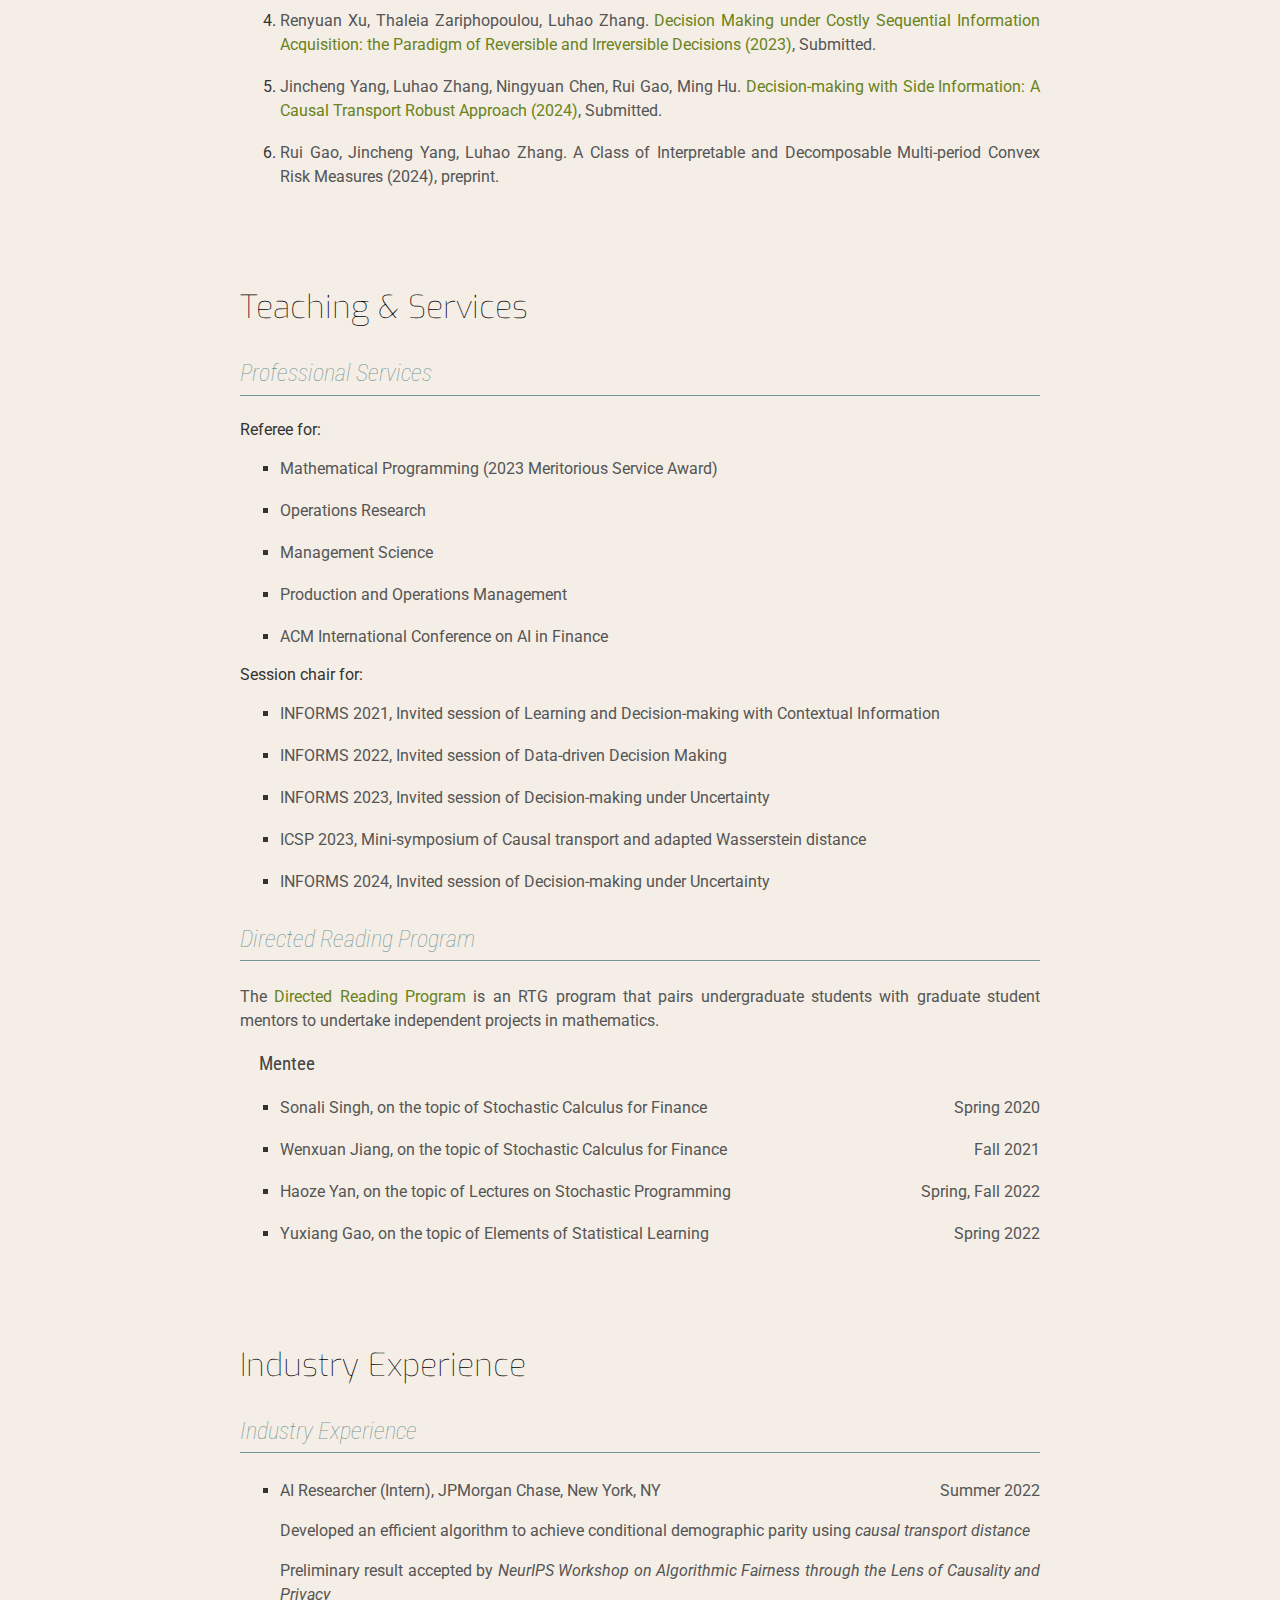
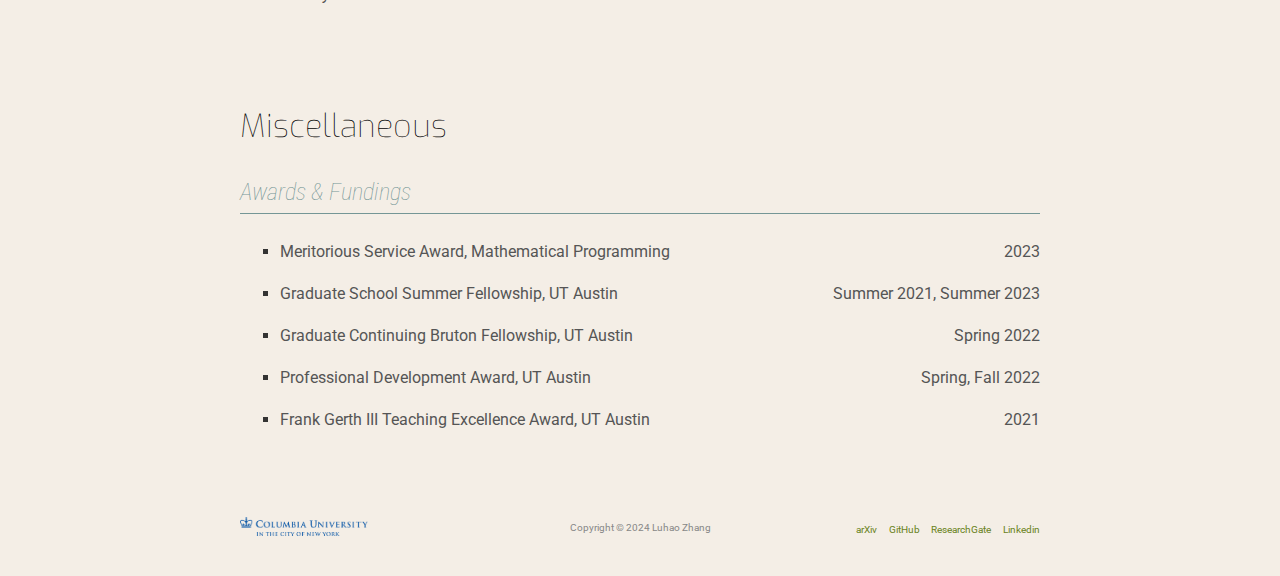
==== commit 25244182: "Update index.html" ====
--- a/index.html
+++ b/index.html
@@ -165,7 +165,7 @@
         (2023)</a>,  <strong><i>Management Science</i></strong>.</p>
     </li>
     <li>
-      <p>Luhao Zhang, Mohsen Ghassemi, Ivan Brugere, Alan Mishle, Niccolo Dalmasso, Vamsi Potluru, Tucker Balch, Manuela Veloso. <a href="https://arxiv.org/pdf/2410.14029">Conditional Demographic Parity Through Optimal Transport (2022)</a>, <i>NeurIPS Workshop on Algorithmic Fairness through the Lens of Causality and Privacy</i>.</p>
+      <p>Luhao Zhang, Mohsen Ghassemi, Ivan Brugere, Alan Mishle, Niccolo Dalmasso, Vamsi Potluru, Tucker Balch, Manuela Veloso. <a href="https://neurips.cc/virtual/2022/58462">Conditional Demographic Parity Through Optimal Transport (2022)</a>, <i>NeurIPS Workshop on Algorithmic Fairness through the Lens of Causality and Privacy</i>.</p>
     </li>
     <li>
       <p>Luhao Zhang, Jincheng Yang, Rui Gao. <a href="https://arxiv.org/abs/2205.00362">A Simple and General Duality Proof for Wasserstein Distributionally Robust Optimization (2024)</a>, <strong><i>Operations Research</i></strong>, forthcoming. </p>
@@ -185,9 +185,9 @@
     <li>
       <p>Jincheng Yang, Luhao Zhang, Ningyuan Chen, Rui Gao, Ming Hu. <a href="https://optimization-online.org/2022/10/decision-making-with-side-information-a-causal-transport-robust-approach/">Decision-making with Side Information: A Causal Transport Robust Approach (2024)</a>, Submitted.</p>
     </li>
-    <li>
+    <!-- <li>
       <p>Rui Gao, Jincheng Yang, Luhao Zhang. Beyond Absolute Continuity: a New Class of Dynamic Risk Measures (2024)</a>, preprint. </p>
-    </li>
+    </li> -->
     <li>
       <p>Rui Gao, Jincheng Yang, Luhao Zhang. A Class of Interpretable and Decomposable Multi-period Convex Risk Measures (2024)</a>, preprint. </p>
     </li>
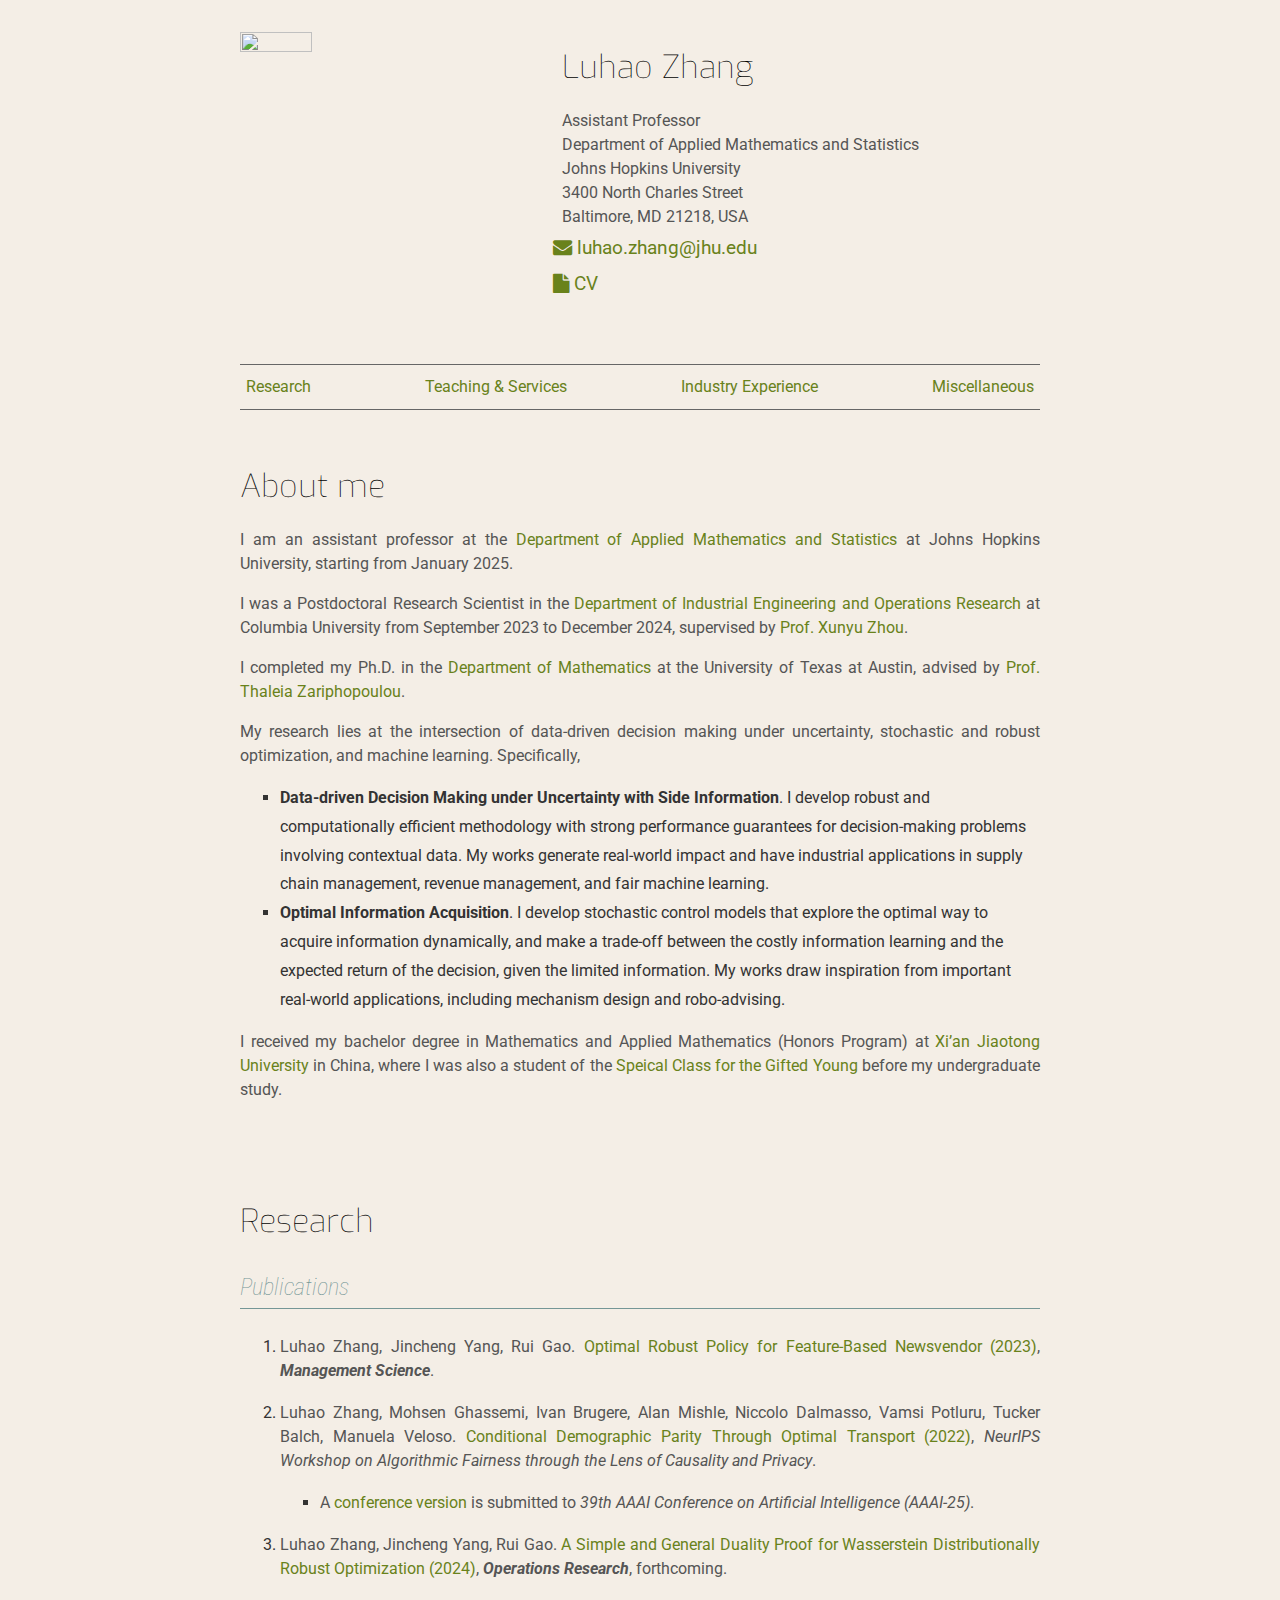
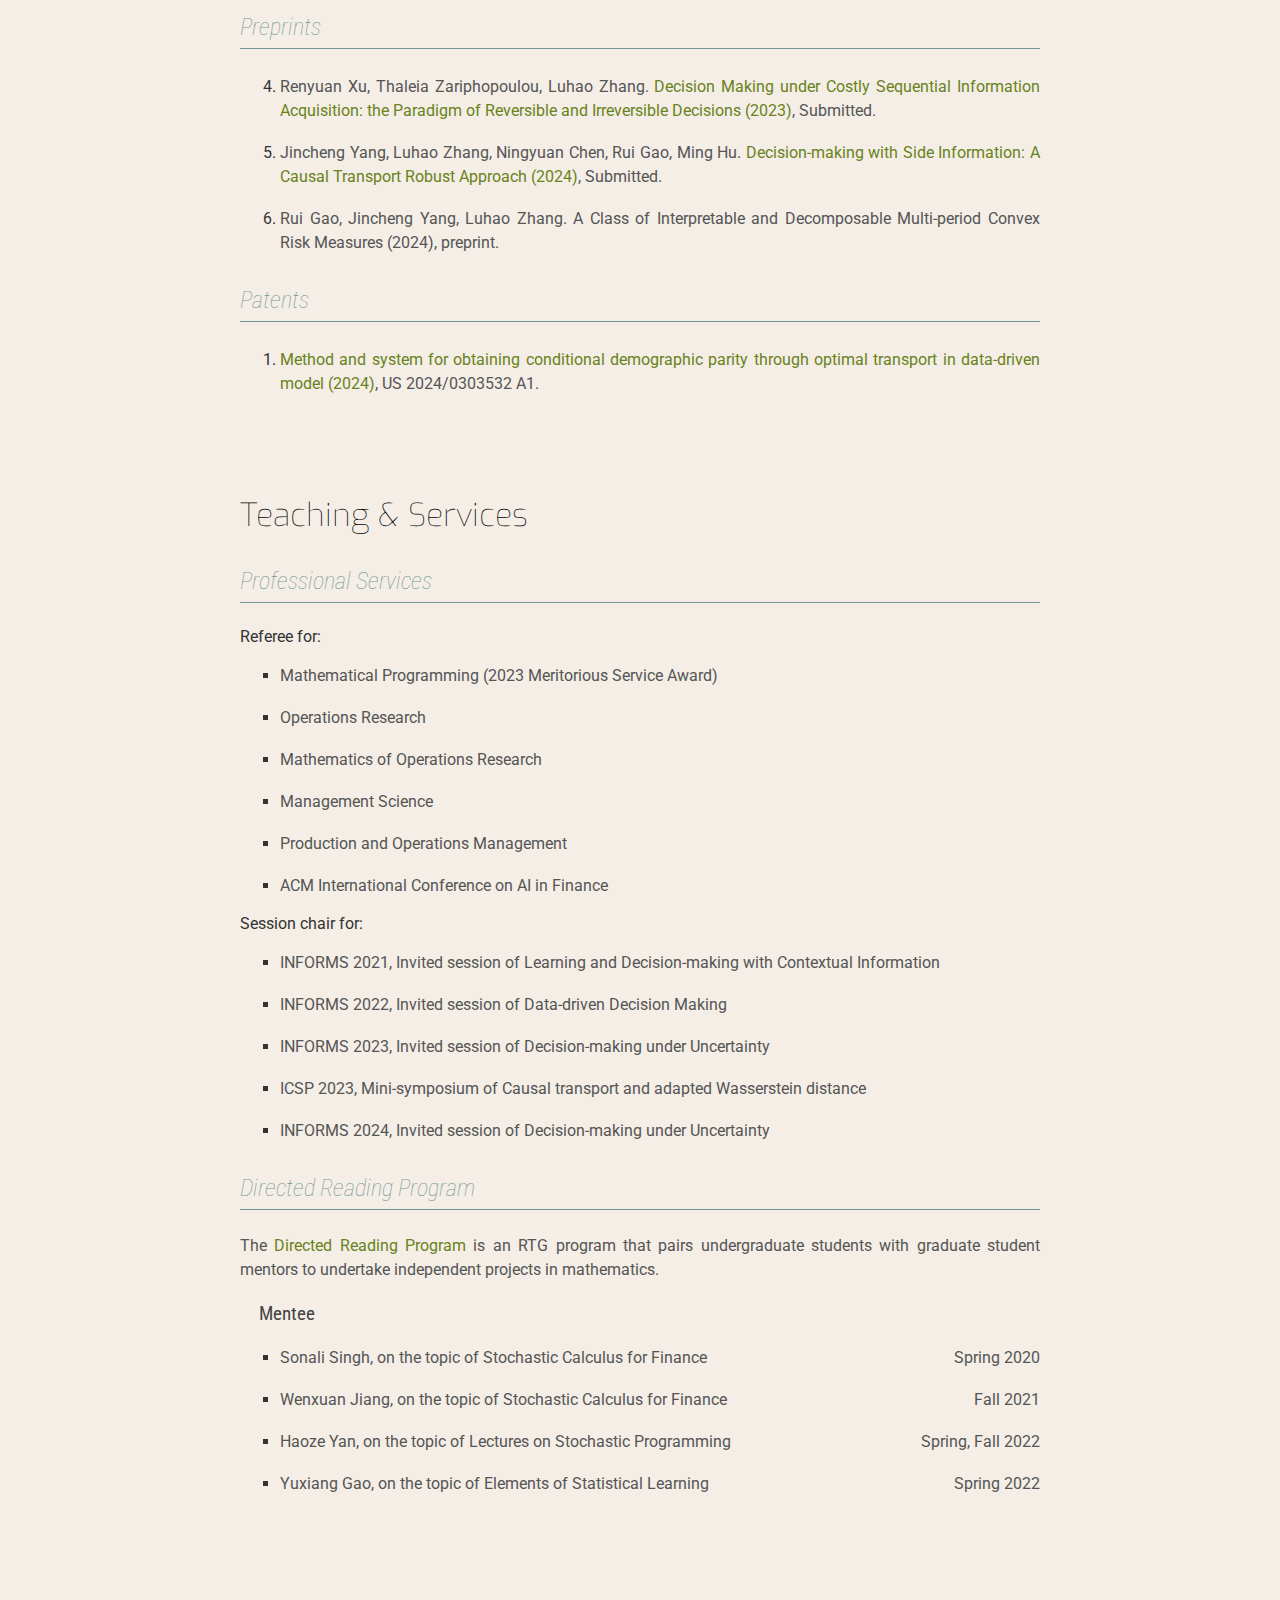
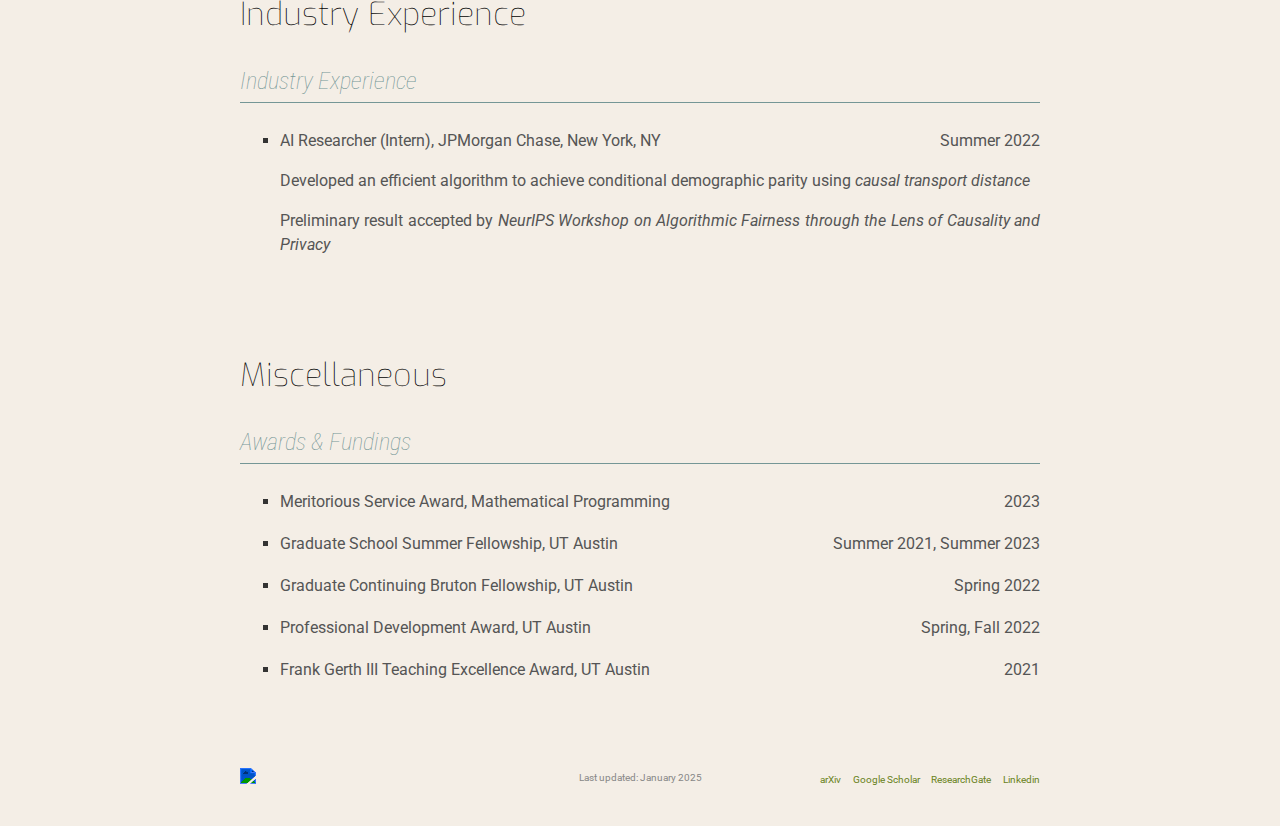
==== commit dc14ee31: "update" ====
--- a/index.html
+++ b/index.html
@@ -32,13 +32,15 @@
                             <!-- <p class="intro-desc"><span>Mathematics Ph.D. Candidate in UT Austin</span></p> -->
                                                 
                             <p class="lead">
-                            Department of IEOR
+                            Assistant Professor
                             <br>
-                            Columbia University
+                            Department of Applied Mathematics and Statistics
                             <br>
-                            500 W. 120th Street
+                            Johns Hopkins University
                             <br>
-                            New York, NY 10027, USA
+                            3400 North Charles Street
+                            <br>
+                            Baltimore, MD 21218, USA
                             </p>
                                                
                         </div>
@@ -49,7 +51,7 @@
                     <div class="row">
                         <div class="col-md-8 col-md-offset-2">
                             <div class="social">
-                                <a href="mailto:luhao.zhang@jhu.edu" target=
+                                <a href="#" target=
                                     "_blank"><i class="fa fa-envelope fa-3x"> <span>luhao.zhang@jhu.edu</span></i></a>
                             </div><!-- /social -->
                             <div class="social">
@@ -72,7 +74,7 @@
                             
                             <div class="social">
                                 <a href=
-                                "cv.html" target=
+                                "CV_LuhaoZhang_Jan2025.pdf" target=
                                 "_blank"><i class="fa fa-file fa-3x"> <span>CV</span></i></a>
                             </div><!-- /social -->
                         </div><!-- /col-md-8 -->
@@ -138,9 +140,10 @@
 		<div class="content">
 
   <h1 id="about-me">About me</h1>
-
-  <p>I am currently a <strong>Postdoctoral Research Scientist</strong> in the <a href="https://www.ieor.columbia.edu">Department of Industrial Engineering and Operations Research</a> at Columbia University, supervised by <a href="https://www.engineering.columbia.edu/faculty/xunyu-zhou">Prof. Xunyu Zhou</a>.</p>
-  <p>I will join the <a href="https://engineering.jhu.edu/ams/">Department of Applied Mathematics and Statistics</a> at Johns Hopkins University as <strong>Assistant Professor</strong> in January 2025.</p> 
+  <p>I am an assistant professor at the <a href="https://engineering.jhu.edu/ams/">Department of Applied Mathematics and Statistics</a> at Johns Hopkins University, starting from January 2025.</p>
+
+  <p>I was a Postdoctoral Research Scientist in the <a href="https://www.ieor.columbia.edu">Department of Industrial Engineering and Operations Research</a> at Columbia University from September 2023 to December 2024, supervised by <a href="https://www.engineering.columbia.edu/faculty/xunyu-zhou">Prof. Xunyu Zhou</a>.</p>
+
   <p>I completed my Ph.D. in the <a href="https://www.ma.utexas.edu">Department of Mathematics</a> at the University of Texas at Austin, advised by <a href="https://web.ma.utexas.edu/users/zariphop/index.shtml">Prof. Thaleia Zariphopoulou</a>. 
     <!-- My doctoral committee members include Profs. <a href="https://web.ma.utexas.edu/users/zariphop/index.shtml">Rui Gao</a>, Irene M. Gamba, Mihai Sirbu, and Stathis Tompaidis.</p>   -->
   <p>My research lies at the intersection of data-driven decision making under uncertainty, stochastic and robust optimization, and machine learning. Specifically, 
@@ -166,6 +169,11 @@
     </li>
     <li>
       <p>Luhao Zhang, Mohsen Ghassemi, Ivan Brugere, Alan Mishle, Niccolo Dalmasso, Vamsi Potluru, Tucker Balch, Manuela Veloso. <a href="https://neurips.cc/virtual/2022/58462">Conditional Demographic Parity Through Optimal Transport (2022)</a>, <i>NeurIPS Workshop on Algorithmic Fairness through the Lens of Causality and Privacy</i>.</p>
+      <ul>
+        <li>
+            <p> A <a href= "https://arxiv.org/pdf/2410.14029">conference version</a> is submitted to <i>39th AAAI Conference on Artificial Intelligence (AAAI-25)</i>.</p>
+        </li>
+      </ul>  
     </li>
     <li>
       <p>Luhao Zhang, Jincheng Yang, Rui Gao. <a href="https://arxiv.org/abs/2205.00362">A Simple and General Duality Proof for Wasserstein Distributionally Robust Optimization (2024)</a>, <strong><i>Operations Research</i></strong>, forthcoming. </p>
@@ -192,7 +200,12 @@
       <p>Rui Gao, Jincheng Yang, Luhao Zhang. A Class of Interpretable and Decomposable Multi-period Convex Risk Measures (2024)</a>, preprint. </p>
     </li>
   </ol>
-
+  <h3 id="preprints">Patents</h3>
+  <ol>
+    <li>
+      <p> <a href="https://patents.google.com/patent/US20240303532A1/en">Method and system for obtaining conditional demographic parity through optimal transport in data-driven model (2024)</a>, US 2024/0303532 A1.</p>
+    </li>
+  </ol>
   <!-- <h3 id="talks">Invited Talks</h1>
       <ul>
       <li>
@@ -259,6 +272,9 @@
         </li>
         <li>
           <p> Operations Research</p>
+        </li>
+        <li>
+          <p> Mathematics of Operations Research</p>
       </li>
       <li>
         <p> Management Science</p>
@@ -443,13 +459,14 @@
 		<footer>
 			<div id="footer-container">
 				<!-- <a href="https://www.utexas.edu"><img id="logo" src="https://www.utexas.edu/sites/all/themes/utexas/img/general/logo.svg"></a> -->
-				<a href="https://columbia.edu"><img id="logo" src="image/Columbia_University_Logo-blue.png"></a>
-				<p id="copyright">Copyright &#169 2024 Luhao Zhang</p>
+				<a href="https://engineering.jhu.edu/ams/"><img id="logo" src="ams-logo4.png" style="max-width:18em;filter:invert(88%) sepia(34%) saturate(6324%) hue-rotate(209deg) brightness(98%) contrast(101%)"></a>
+				<!-- <a href="https://columbia.edu"><img id="logo" src="ams-logo3.jpg"></a> -->
+				<p id="copyright">Last updated: January 2025</p>
 
 				<ul>
 					<!-- <li id="utmath"><a href="https://www.ma.utexas.edu/">UT Math</a></li> -->
 					<li><a href="http://arxiv.org/a/zhang_l_22">arXiv</a></li>
-					<li><a href="https://github.com/Luhao-Zhang">GitHub</a></li>
+					<li><a href="https://scholar.google.com/citations?user=aXTW5dkAAAAJ&hl=en&oi=ao">Google Scholar</a></li>
 					<li><a href="https://www.researchgate.net/profile/Luhao_Zhang2">ResearchGate</a></li>
                     <li><a href="https://www.linkedin.com/in/luhao-zhang-4a1673139/">Linkedin</a></li>
 				</ul>
